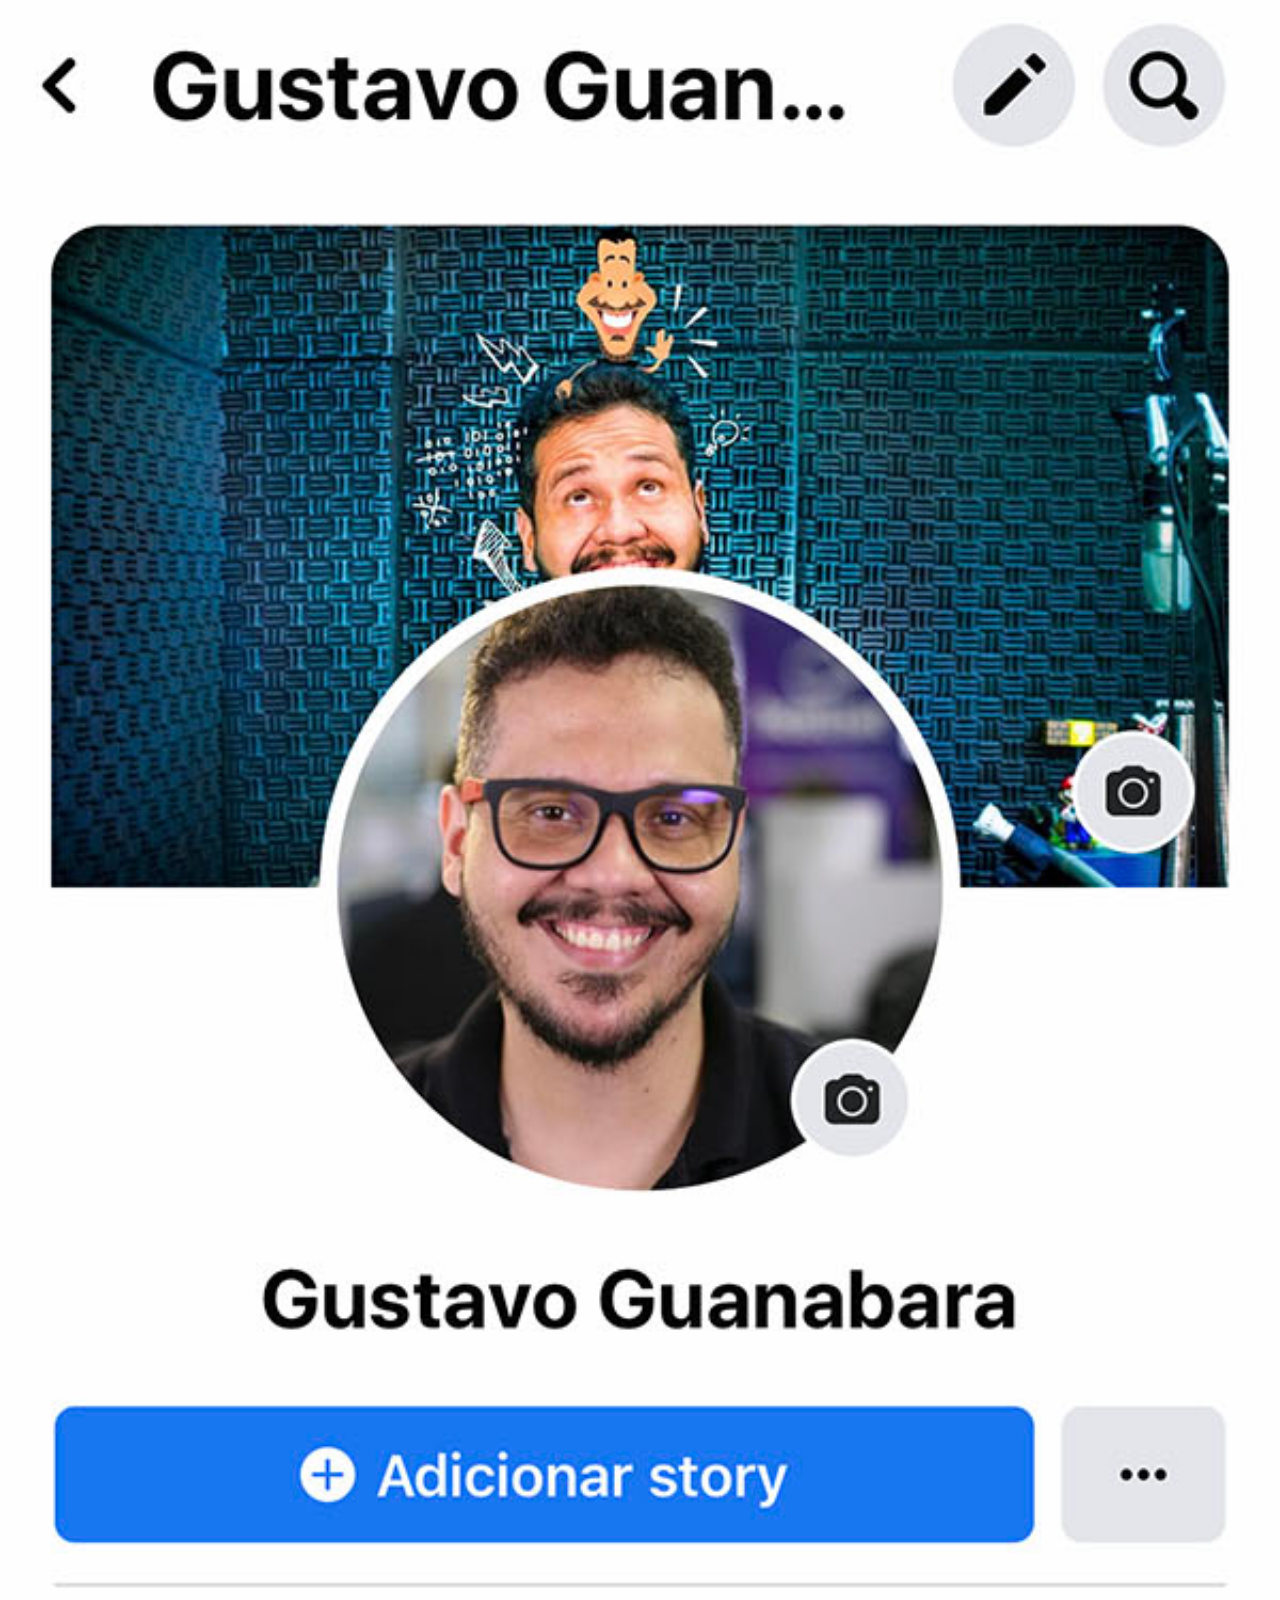
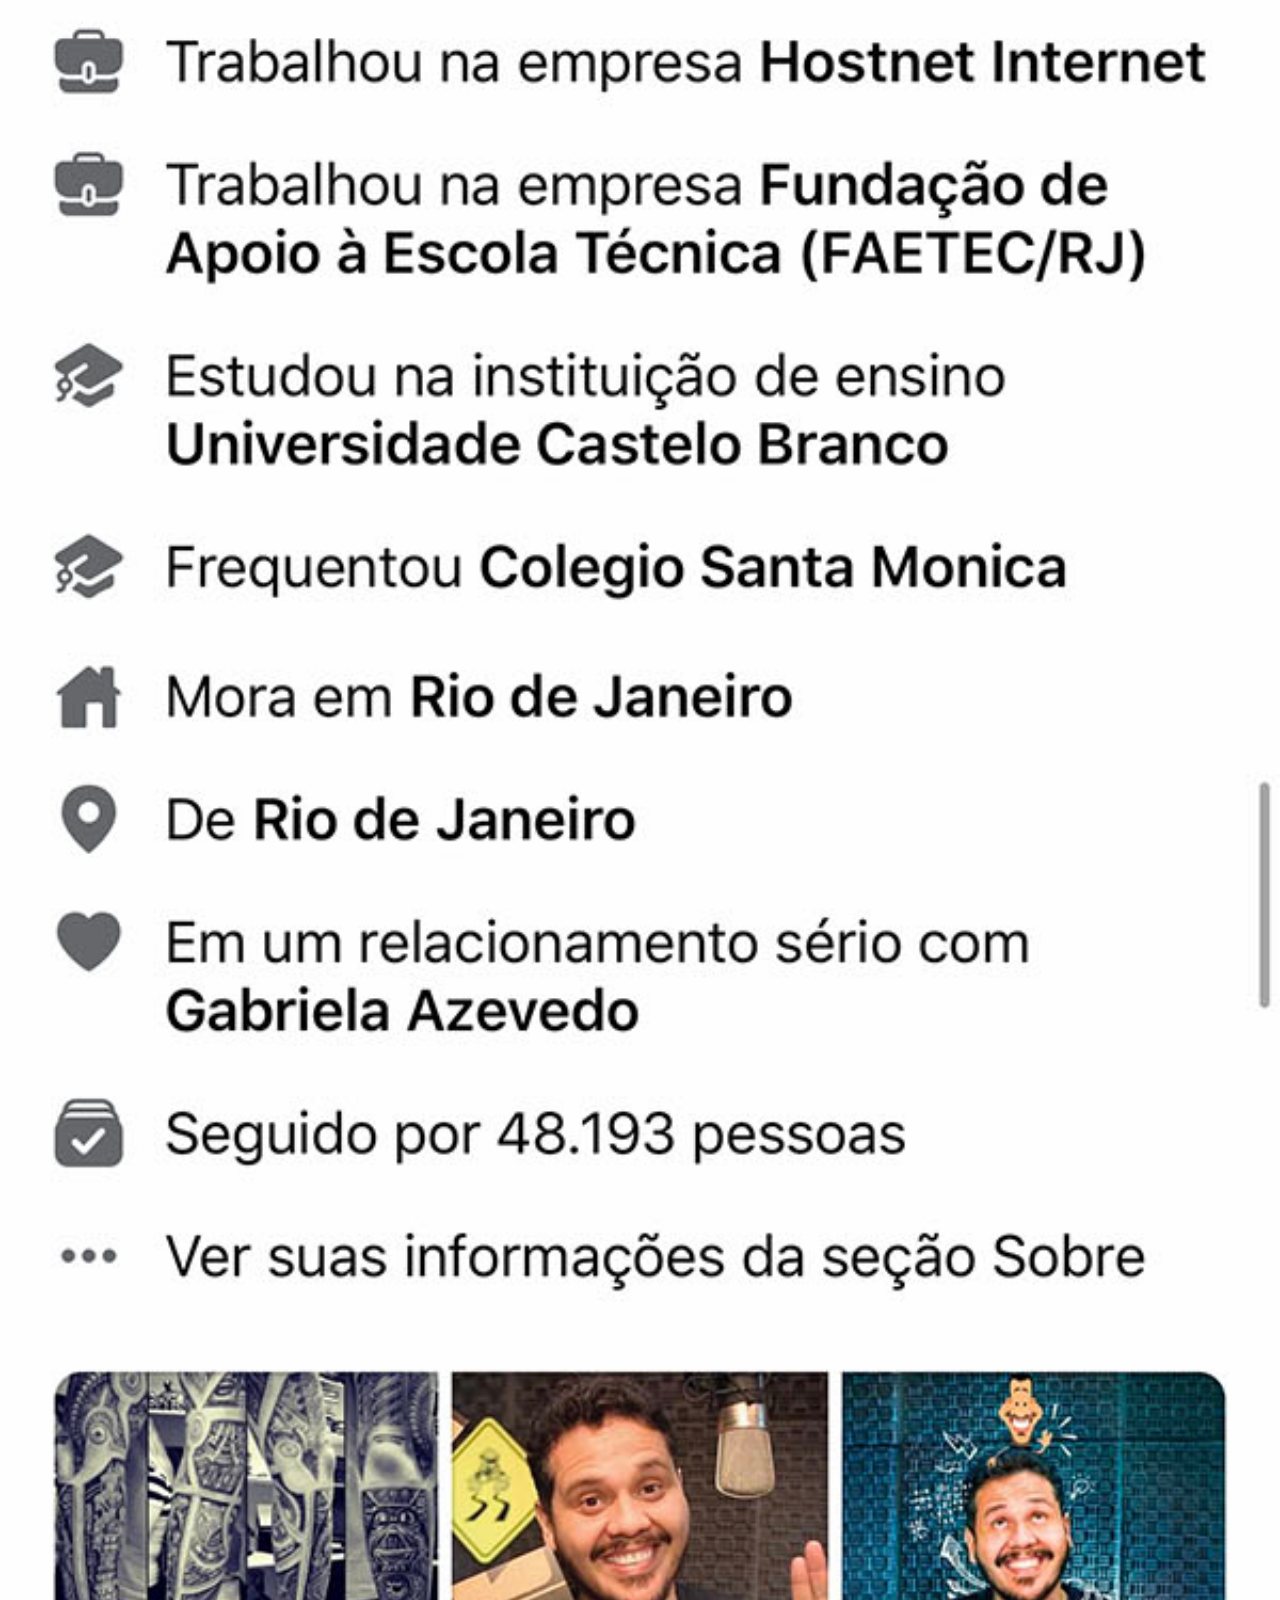
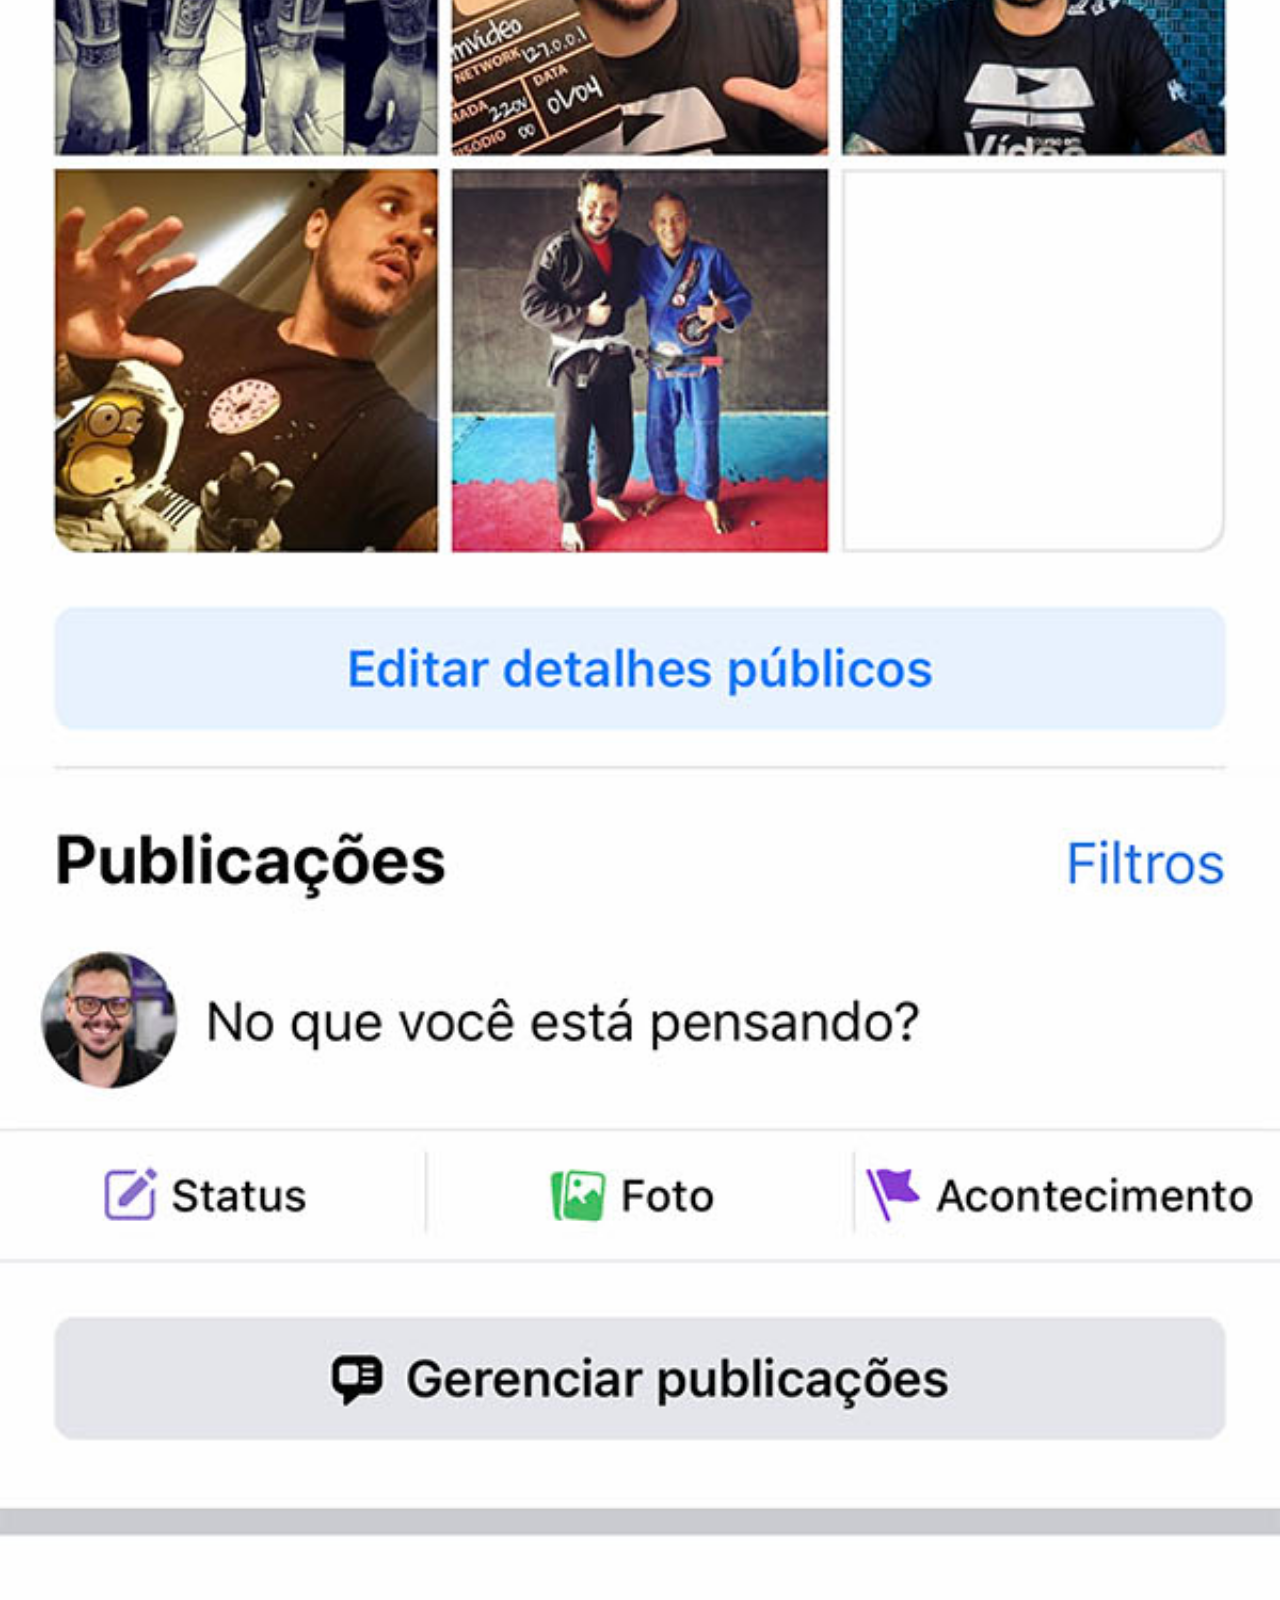
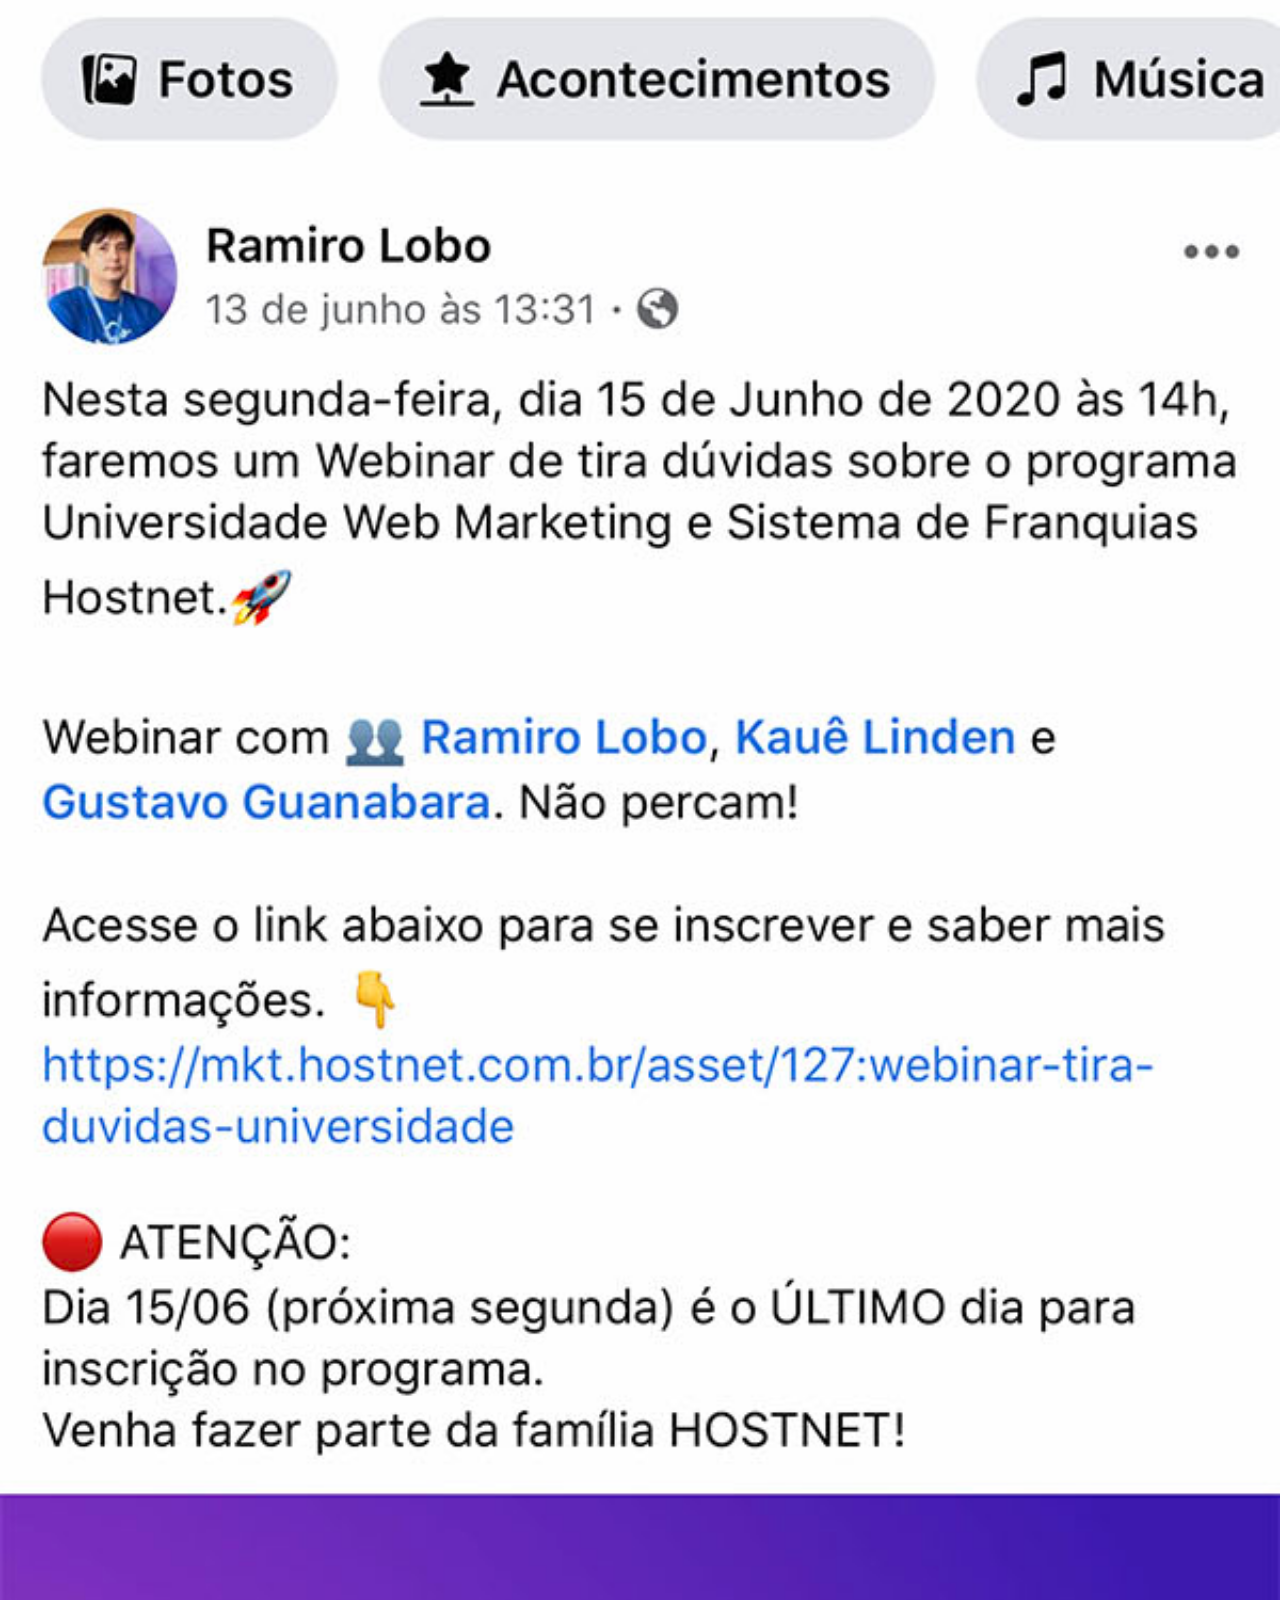
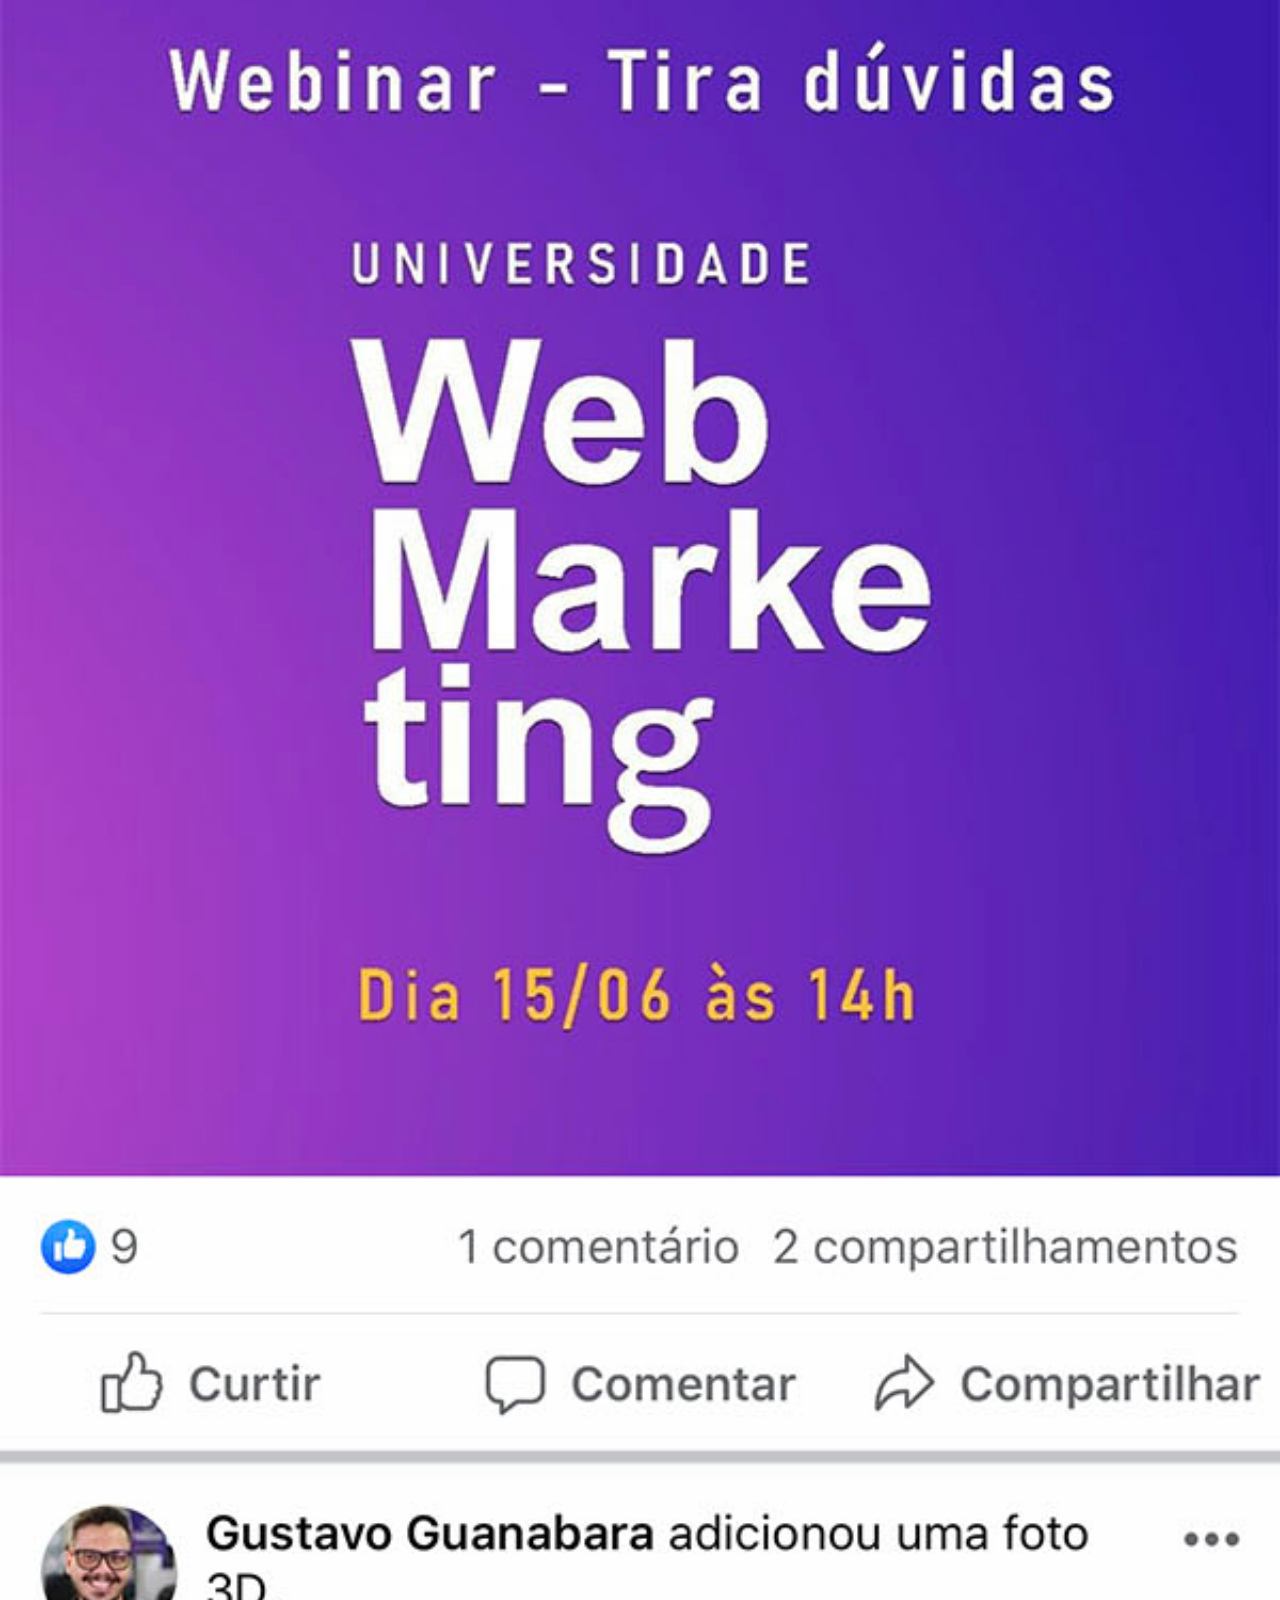
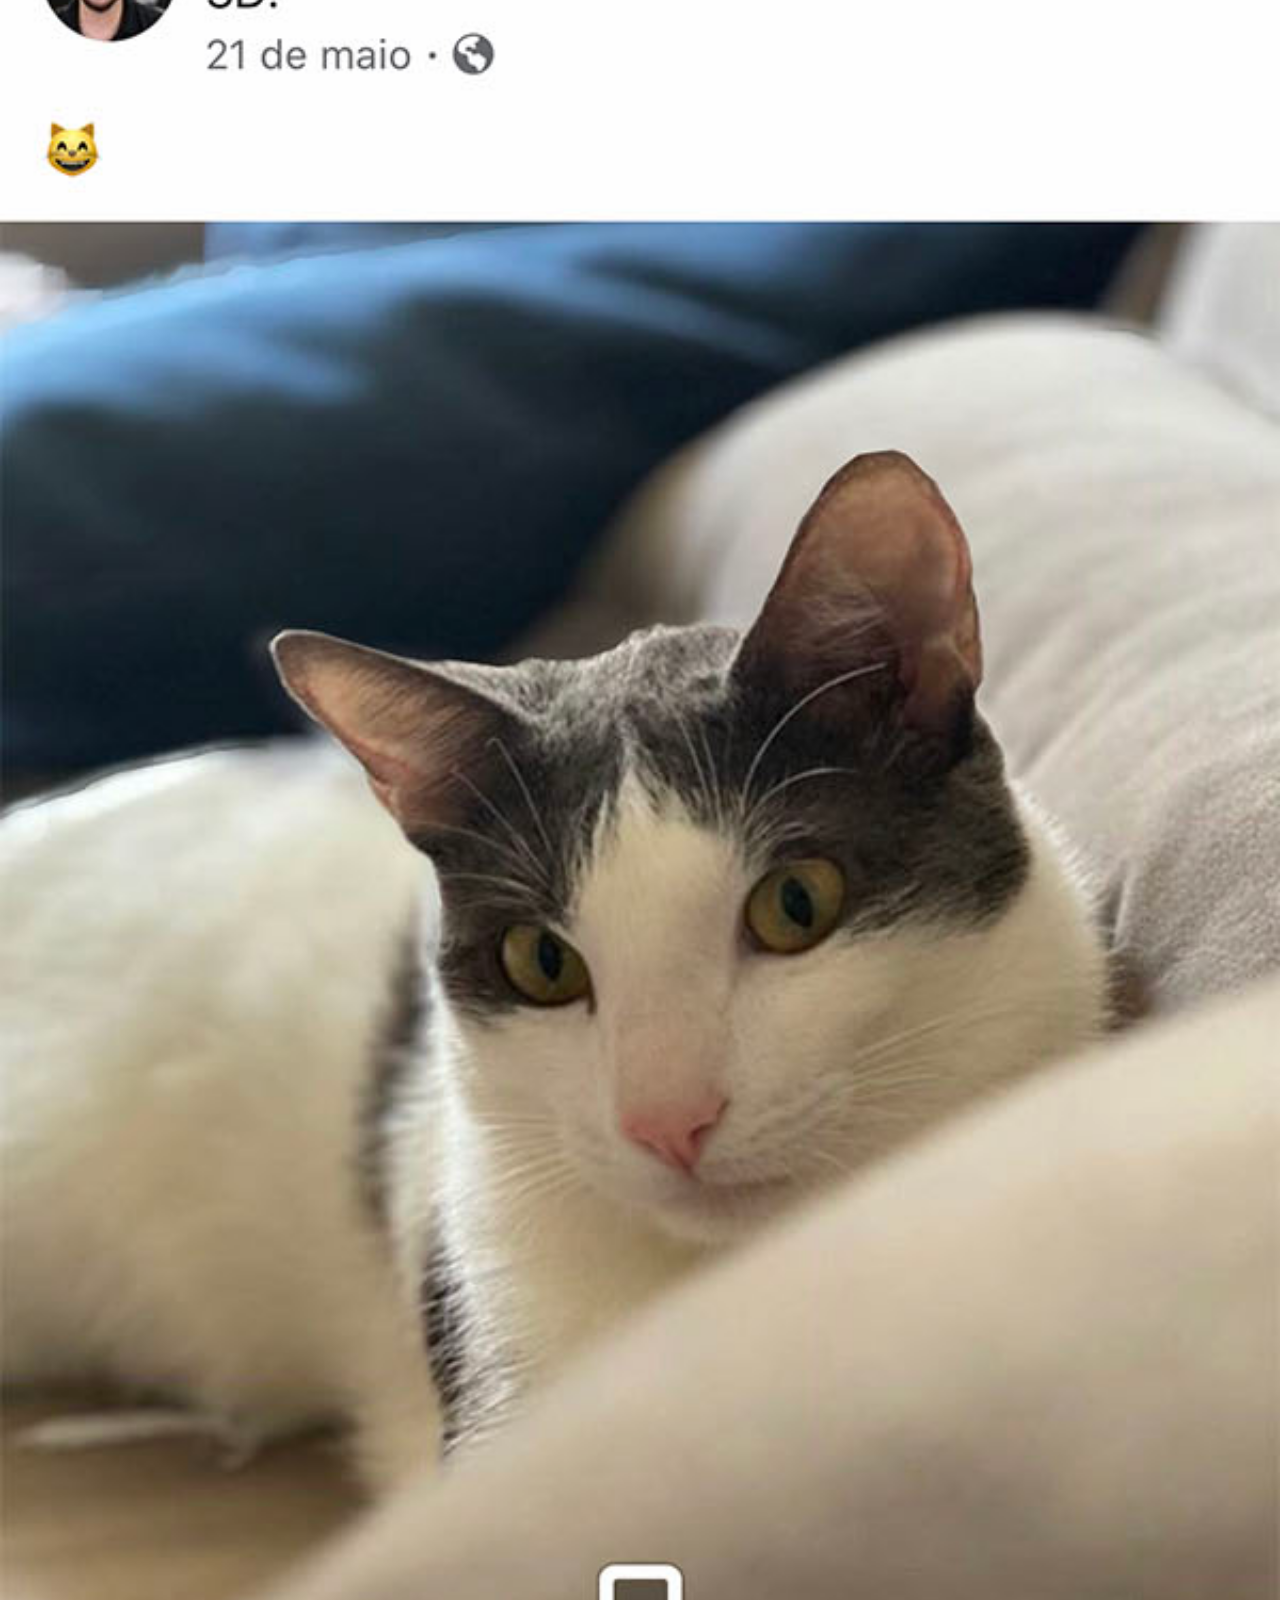
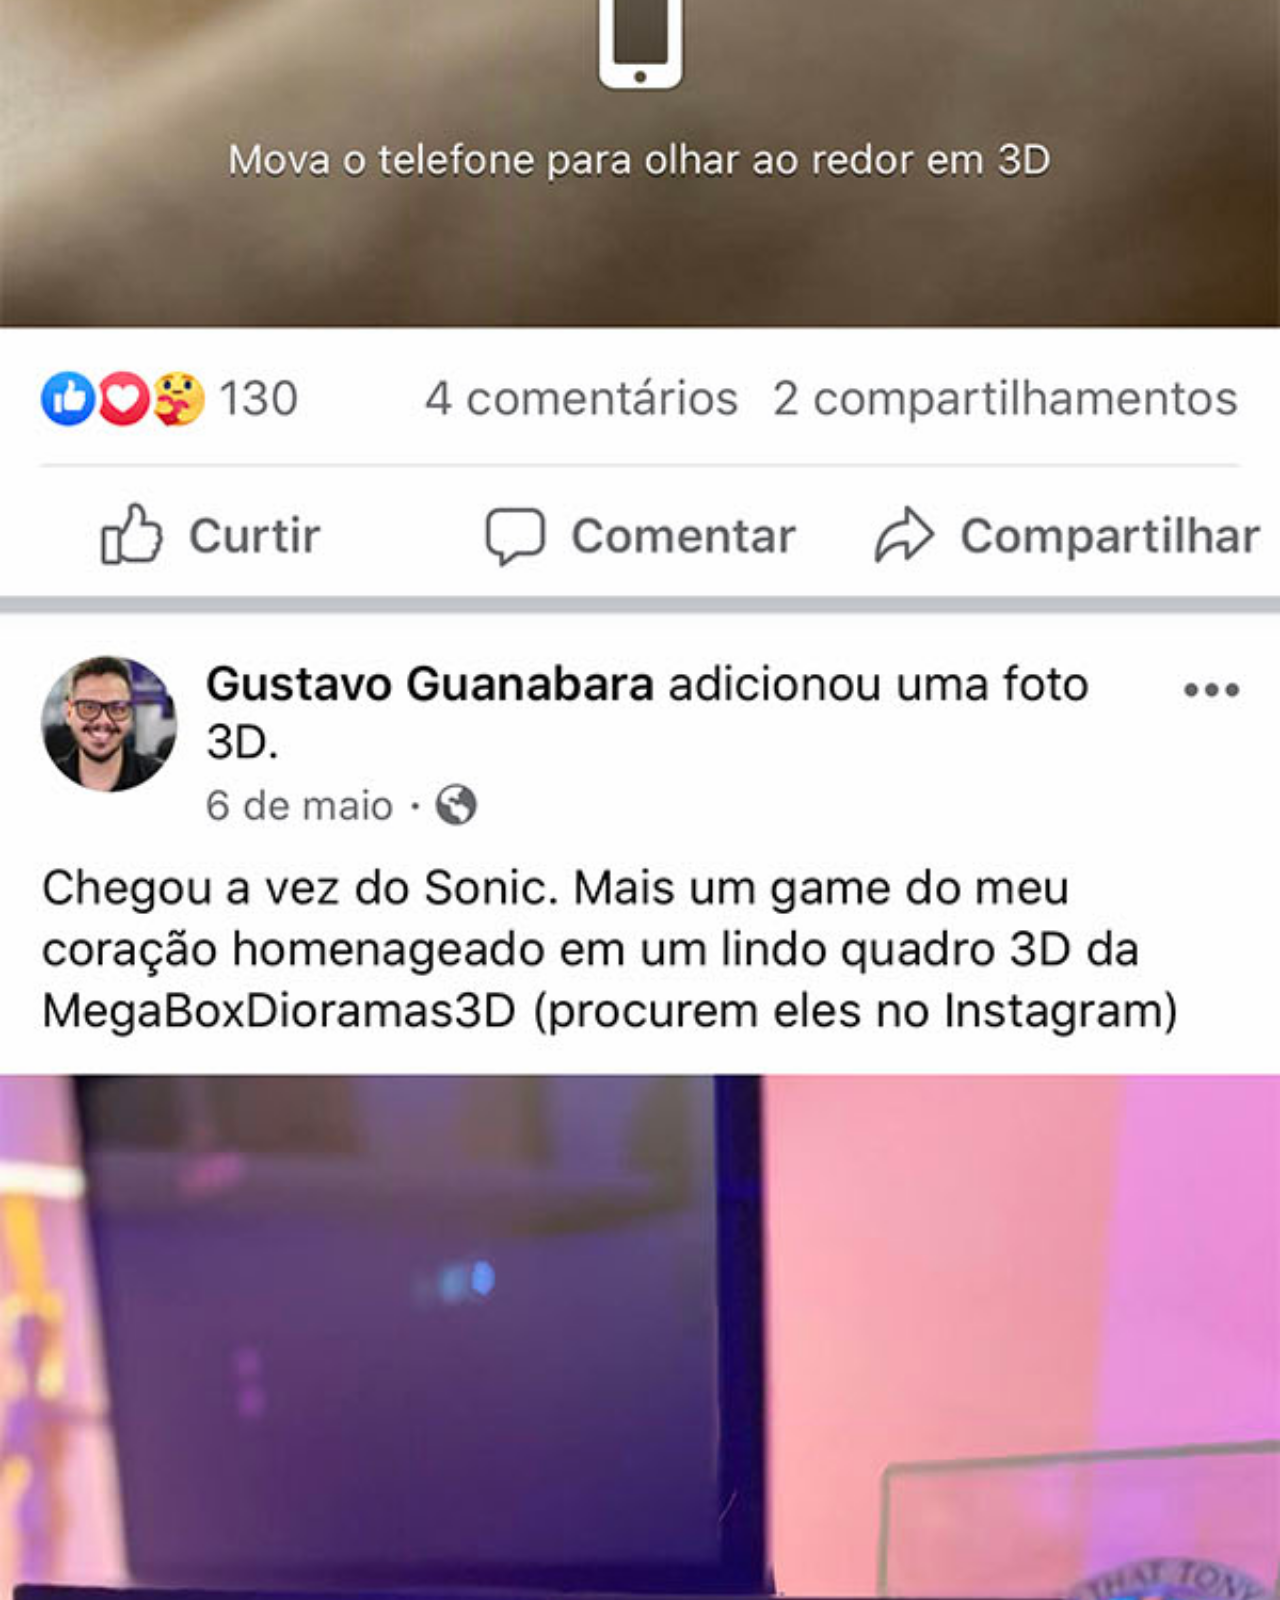
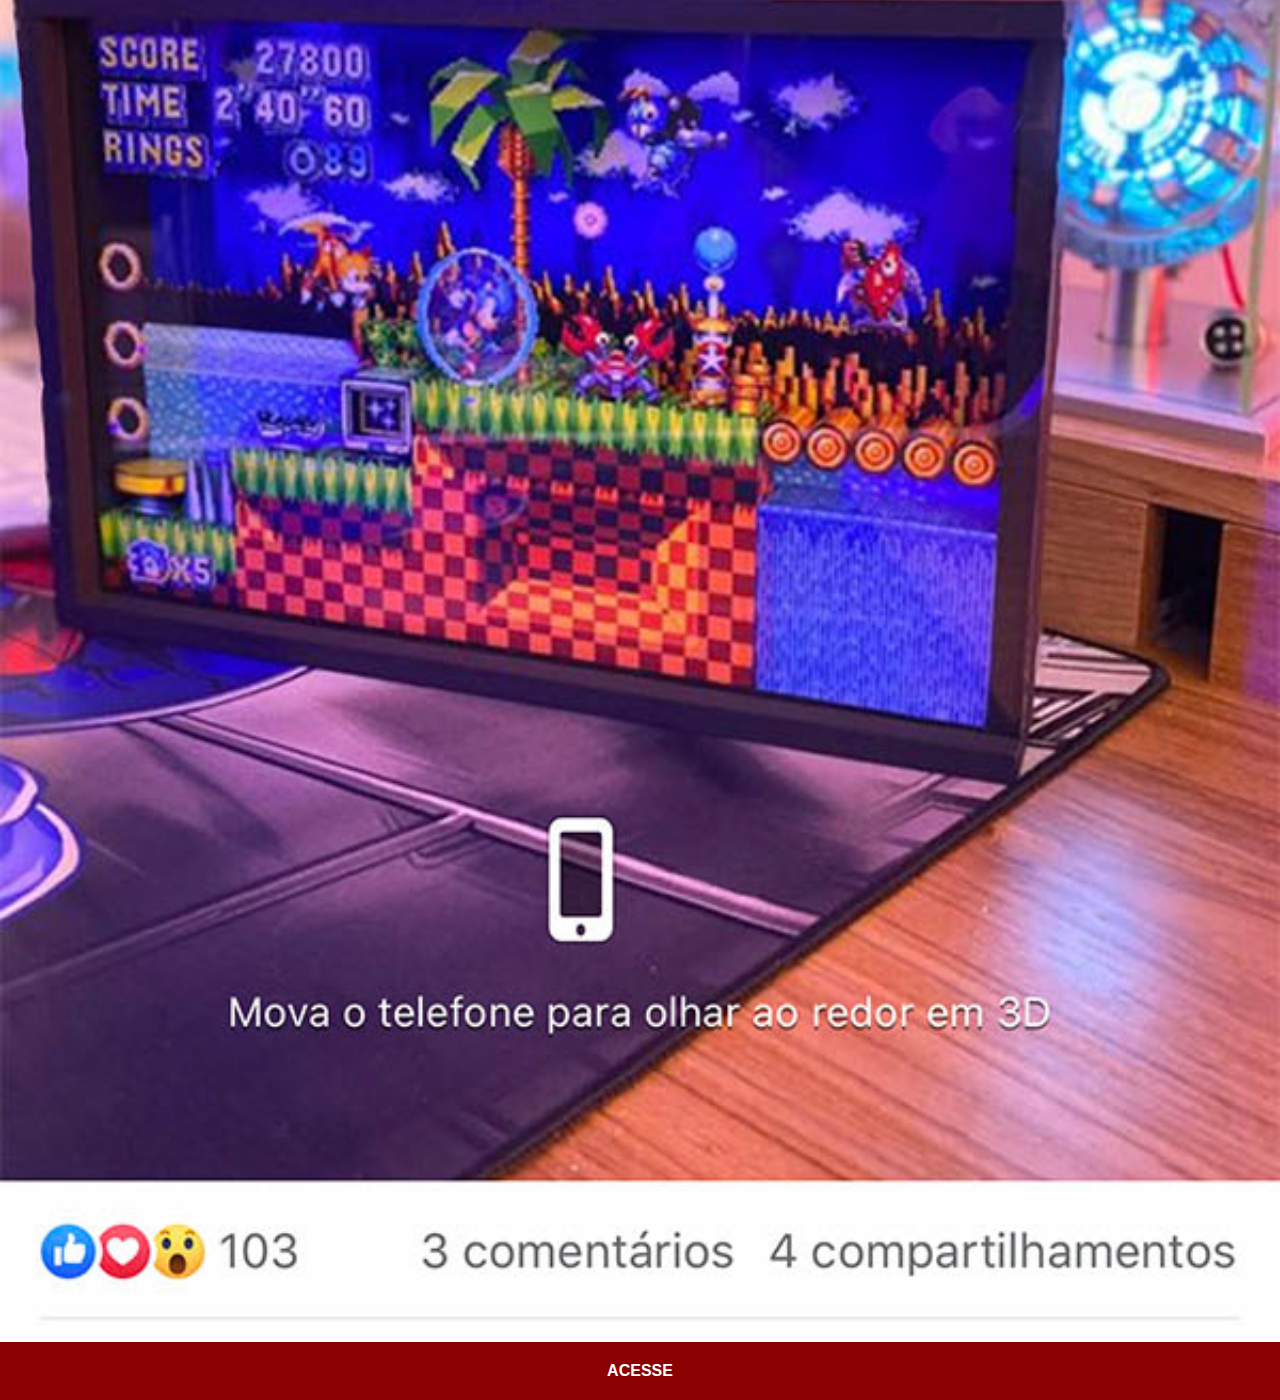
==== facebook.html @ 348d8c66 "Terminei o projeto." ====
<!DOCTYPE html>
<html lang="pt-br">
<head>
    <meta charset="UTF-8">
    <meta name="viewport" content="width=device-width, initial-scale=1.0">
    <title>Document</title>
    <link rel="stylesheet" href="estilos/social.css">
</head>
<body>
    <img src="imagens/tela-facebook.jpg" alt="Youtube">
    <a href="https://www.facebook.com/gustavoguanabara" target="_blank">ACESSE</a>
</body>
</html>
---- estilos/social.css ----
@charset "UTF-8";

* {
    margin: 0px;
    padding: 0px;
    font-family: Arial, Helvetica, sans-serif;
}

::-webkit-scrollbar {
    width: 0px;
    height: 0px;
}

img {
    width: 100vw;
}

a {
    display: block;
    background-color: darkred;
    color: white;
    padding: 20px;
    text-align: center;
    font-weight: bolder;
    text-decoration: none;
}

a:hover {
    background-color: red;
}
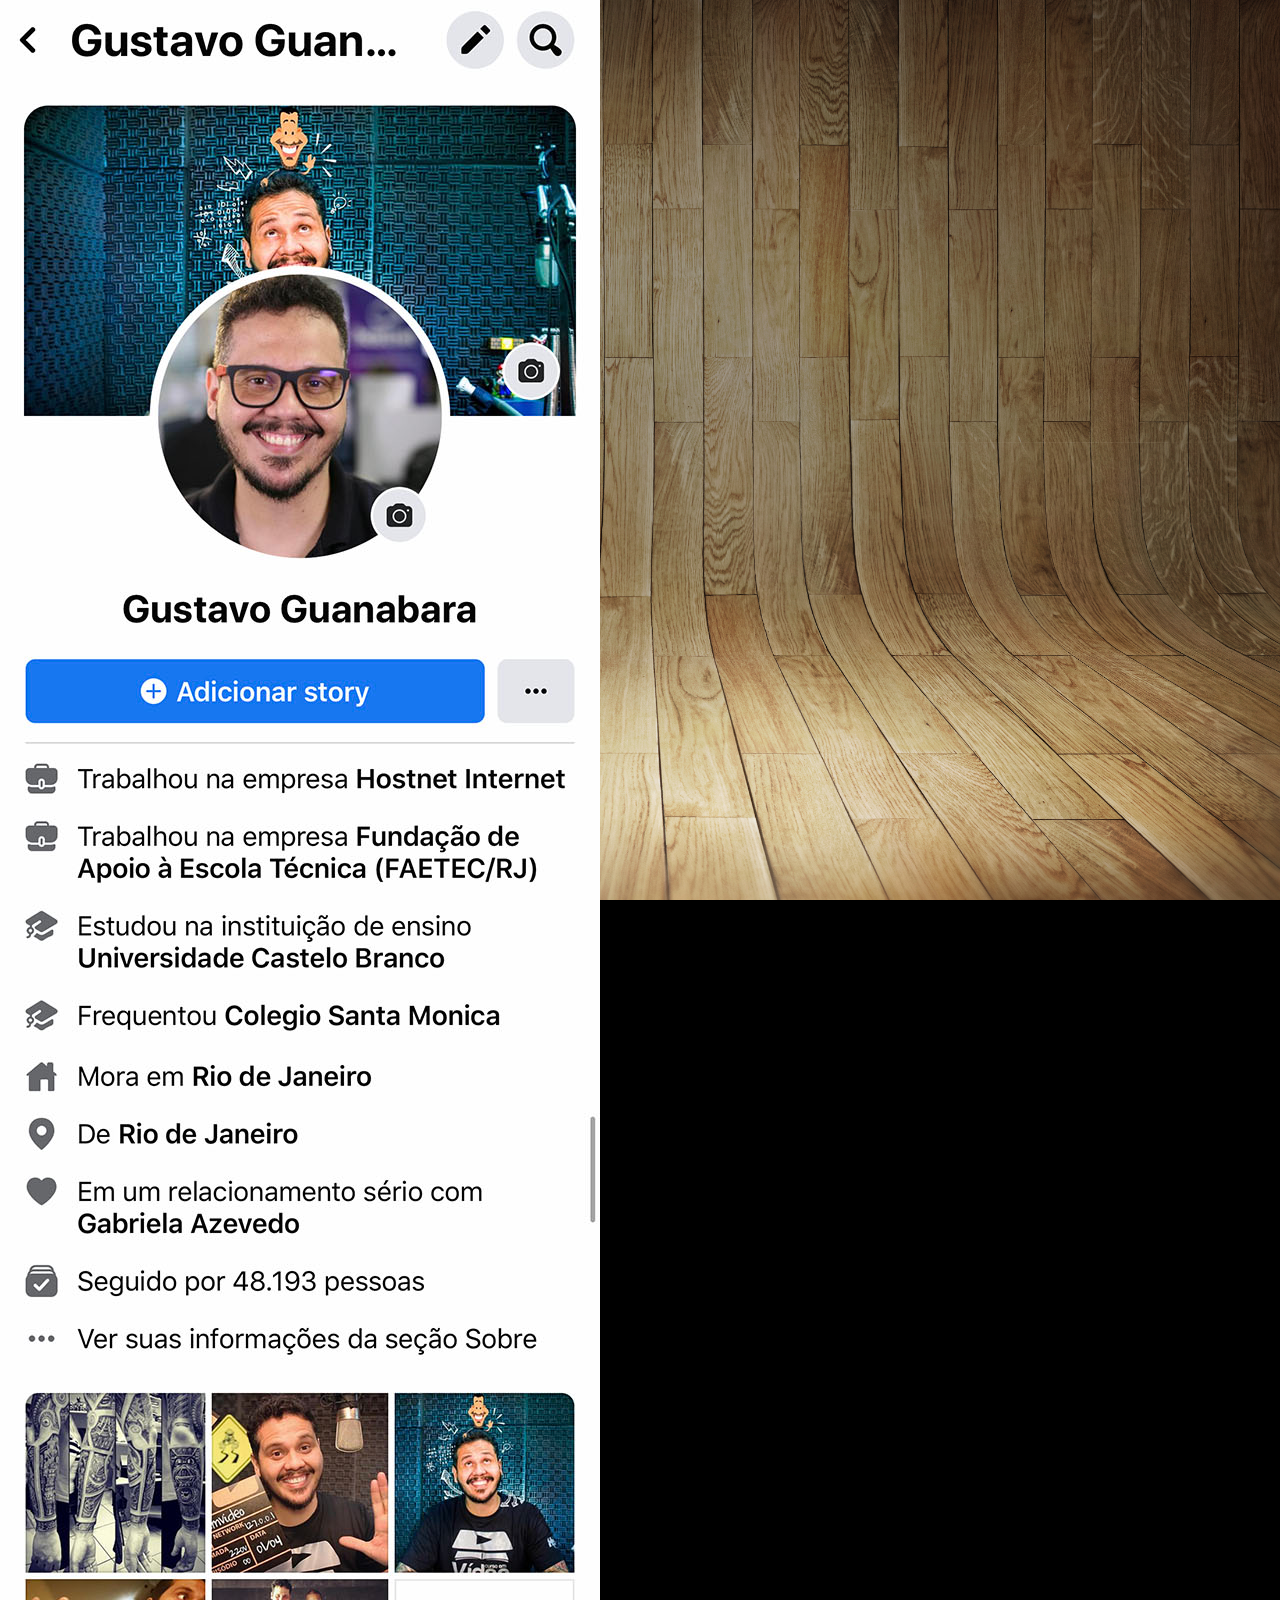
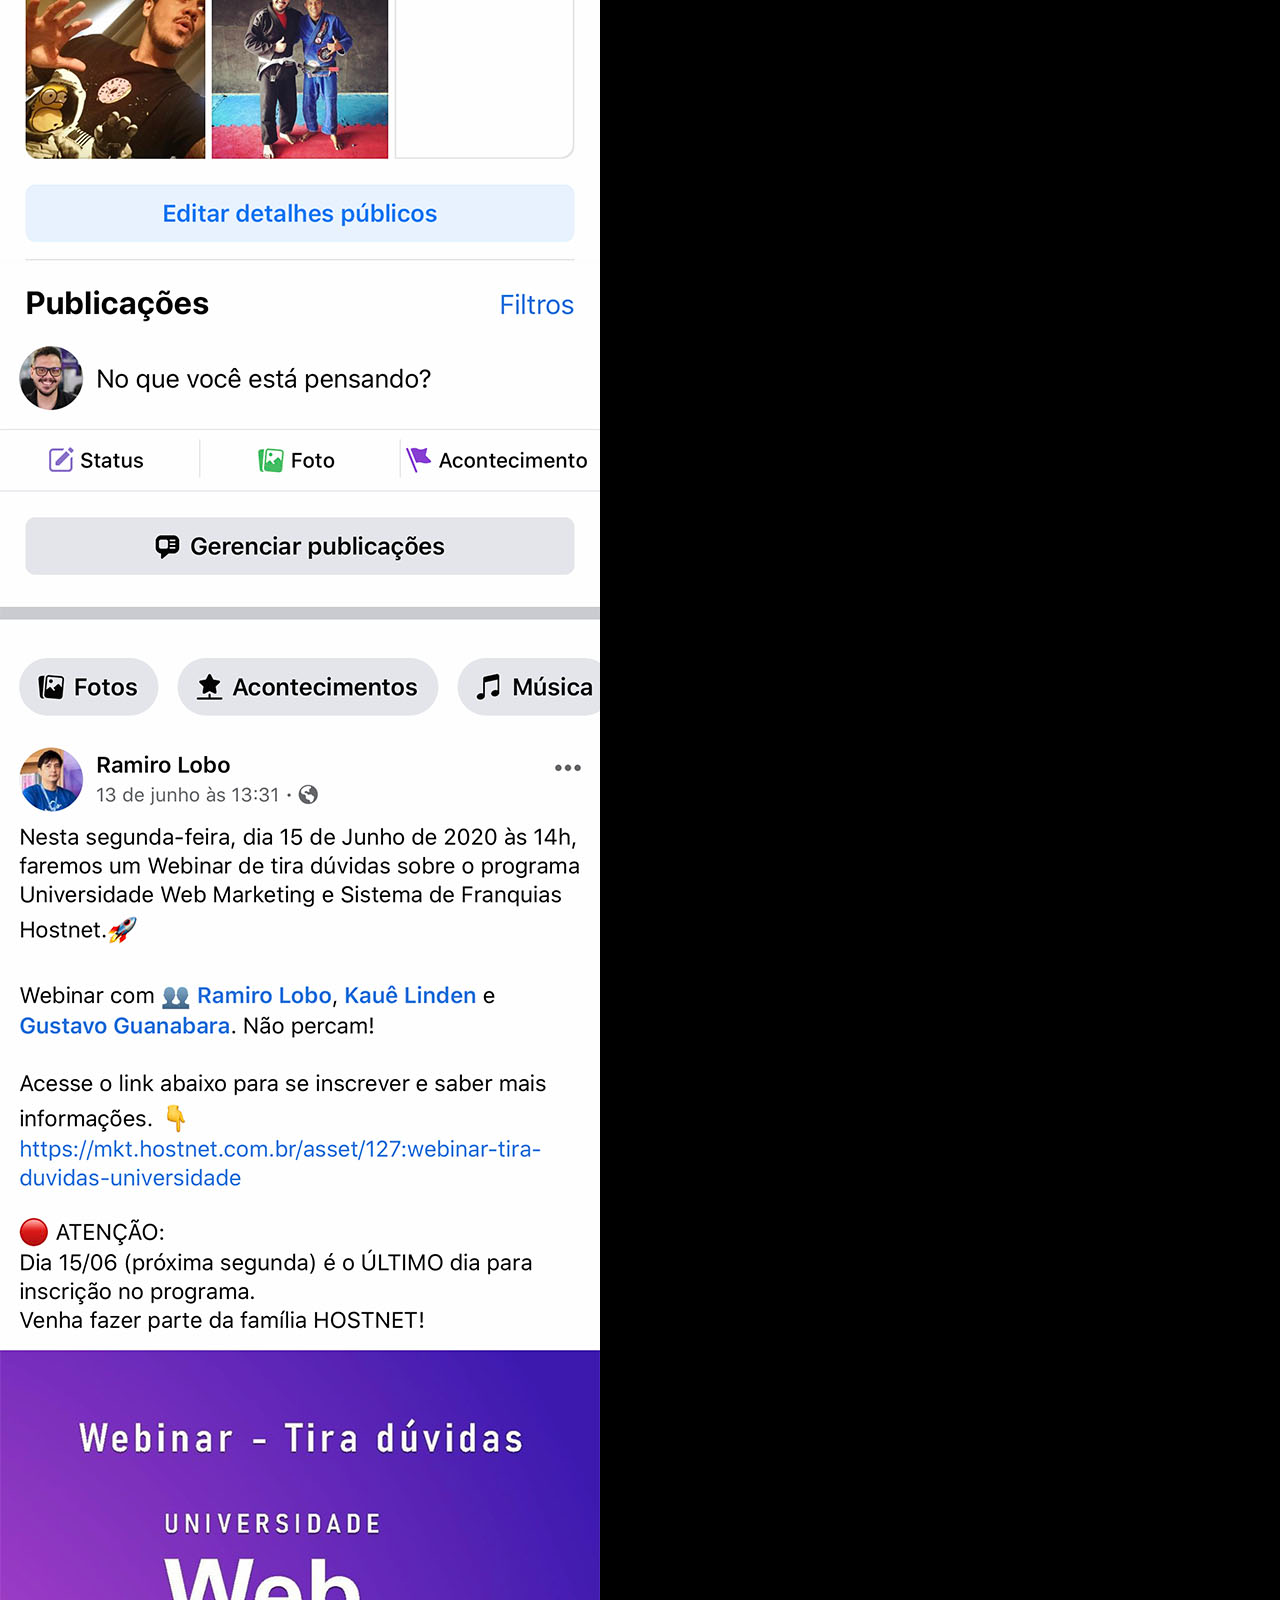
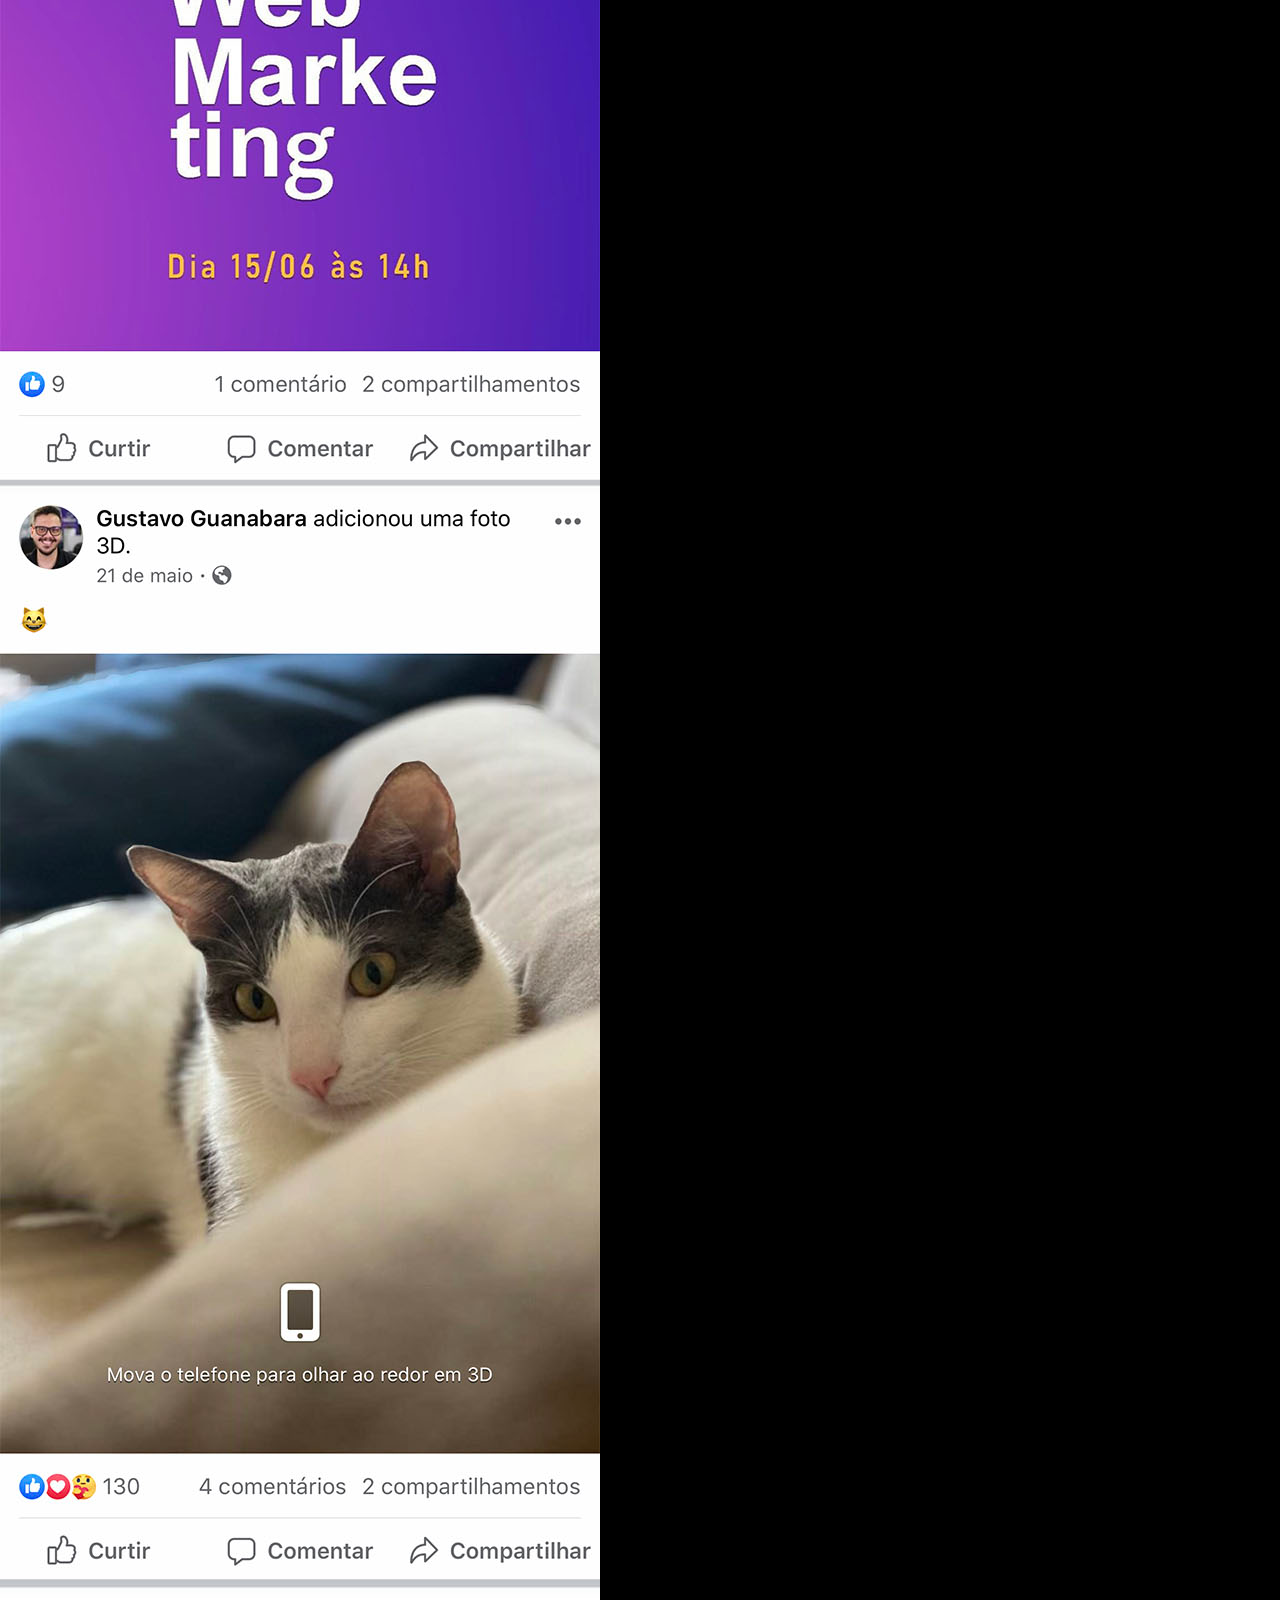
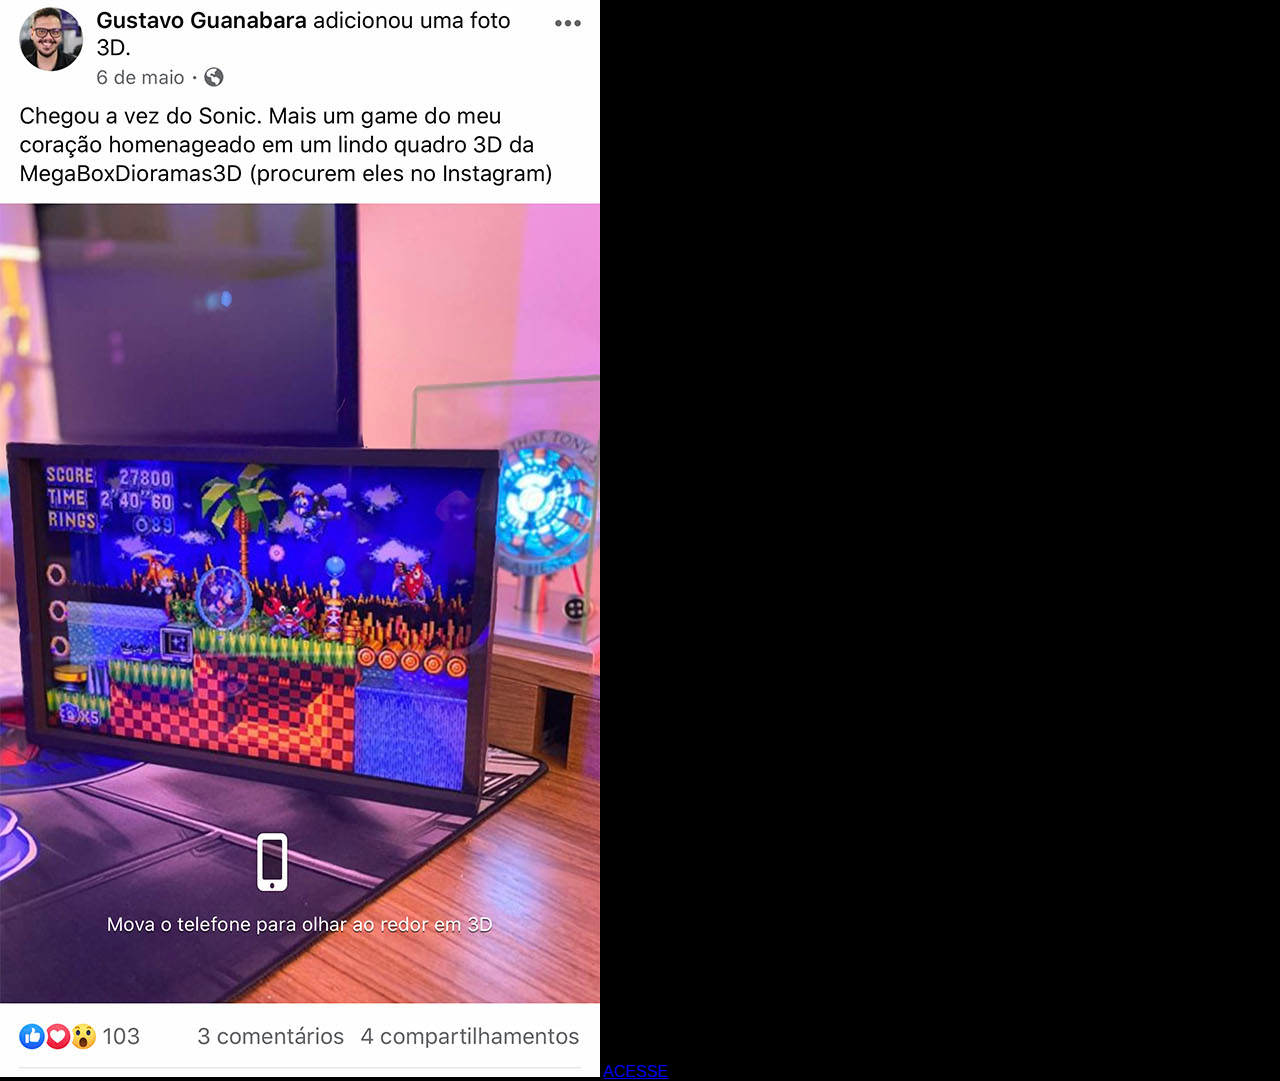
==== commit d67acaae: "Alterei o projeto" ====
--- a/facebook.html
+++ b/facebook.html
@@ -4,7 +4,7 @@
     <meta charset="UTF-8">
     <meta name="viewport" content="width=device-width, initial-scale=1.0">
     <title>Document</title>
-    <link rel="stylesheet" href="estilos/social.css">
+    <link rel="stylesheet" href="style/style.css">
 </head>
 <body>
     <img src="imagens/tela-facebook.jpg" alt="Youtube">
--- a/style/style.css
+++ b/style/style.css
@@ -0,0 +1,65 @@
+@charset "UTF-8";
+
+* {
+    margin: 0;
+    padding: 0;
+    font-family: Arial, Helvetica, sans-serif;
+}
+
+html, body {
+    height: 100vh;
+    width: 100vw;
+    background-color: black;
+}
+
+body {
+    background: url('../imagens/fundo-madeira.jpg') no-repeat top center;
+    background-size: cover;
+    background-attachment: fixed;
+}
+
+main {
+    height: 100vh;
+    position: relative;
+}
+
+#telefone {
+    position: absolute;
+    top: 50%;
+    left: 50%;
+    transform: translate(-50%, -50%);
+
+    height: 627px;
+    width: 311px;
+    background: url('../imagens/frame-iphone.png') no-repeat;
+}
+
+iframe#tela {
+    position: relative;
+    top: 80px;
+    left: 22px;
+    width: 267px;
+    height: 471px;
+}
+
+#redes-sociais {
+    text-align: right;
+
+}
+
+#redes-sociais img {
+    box-sizing: border-box;
+    width: 50px;
+    height: 50px;
+    margin: 10px;
+
+    box-shadow: 2px 2px 5px rgba(0, 0, 0, 0.452);
+    border-radius: 50%;
+}
+
+#redes-sociais img:hover {
+    border: 1px solid rgba(255, 255, 255, 0.63);
+    transform: translate(-3px,-3px);
+    box-shadow: 5px 5px 10px rgba(0, 0, 0, 0.589);
+    transition: transform .2s, border 0.5s;
+}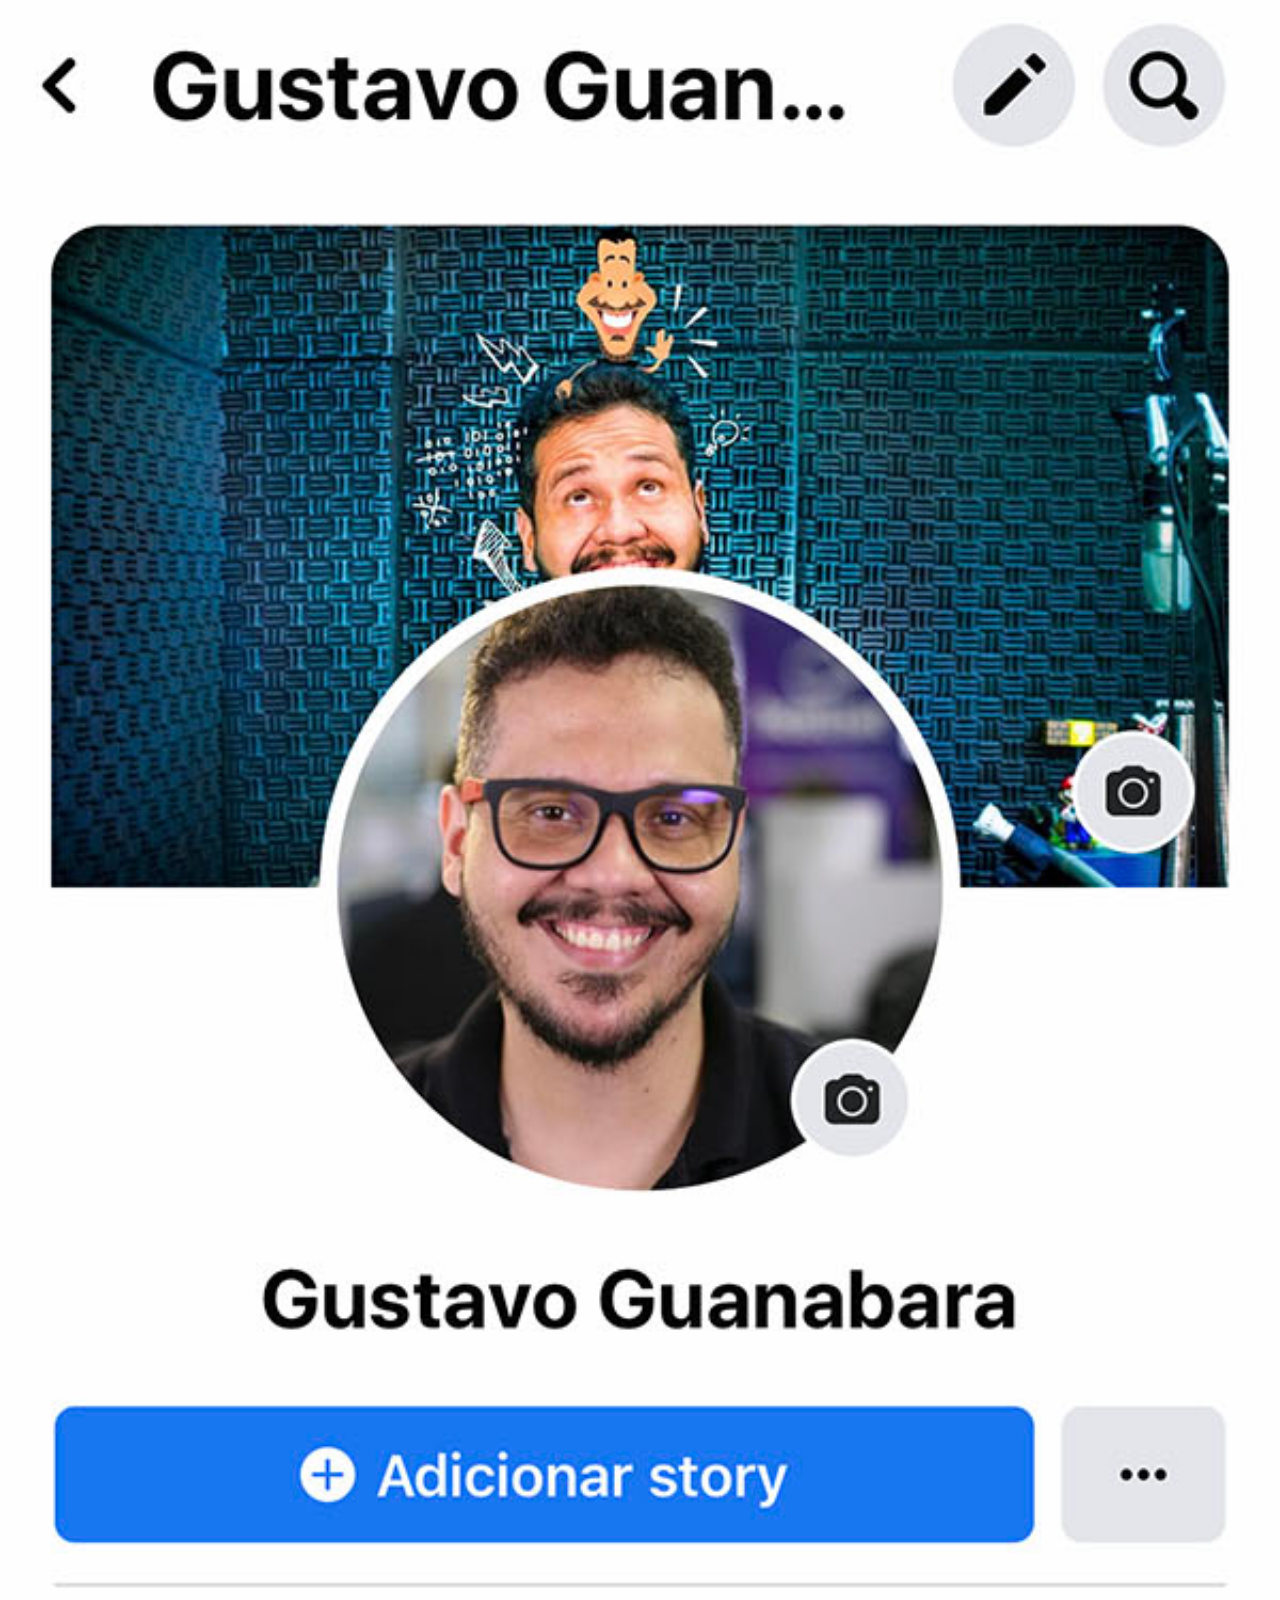
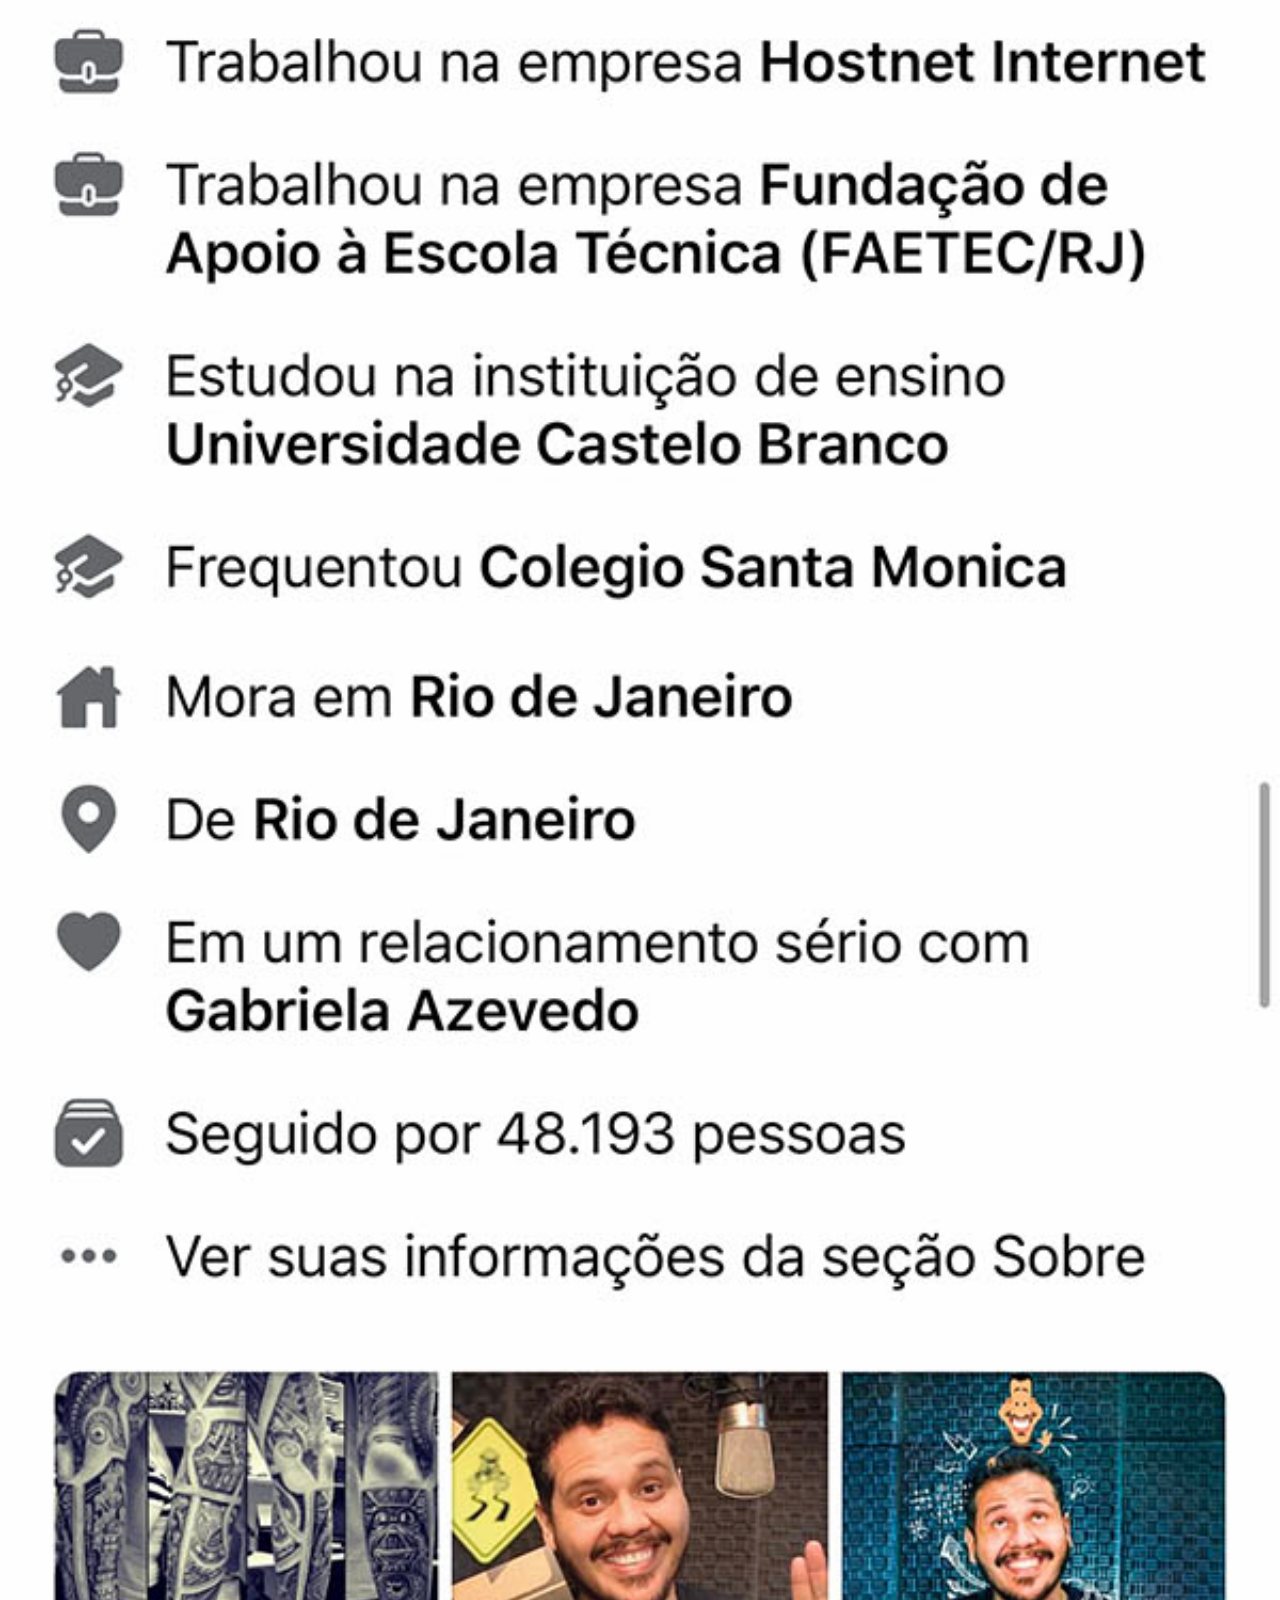
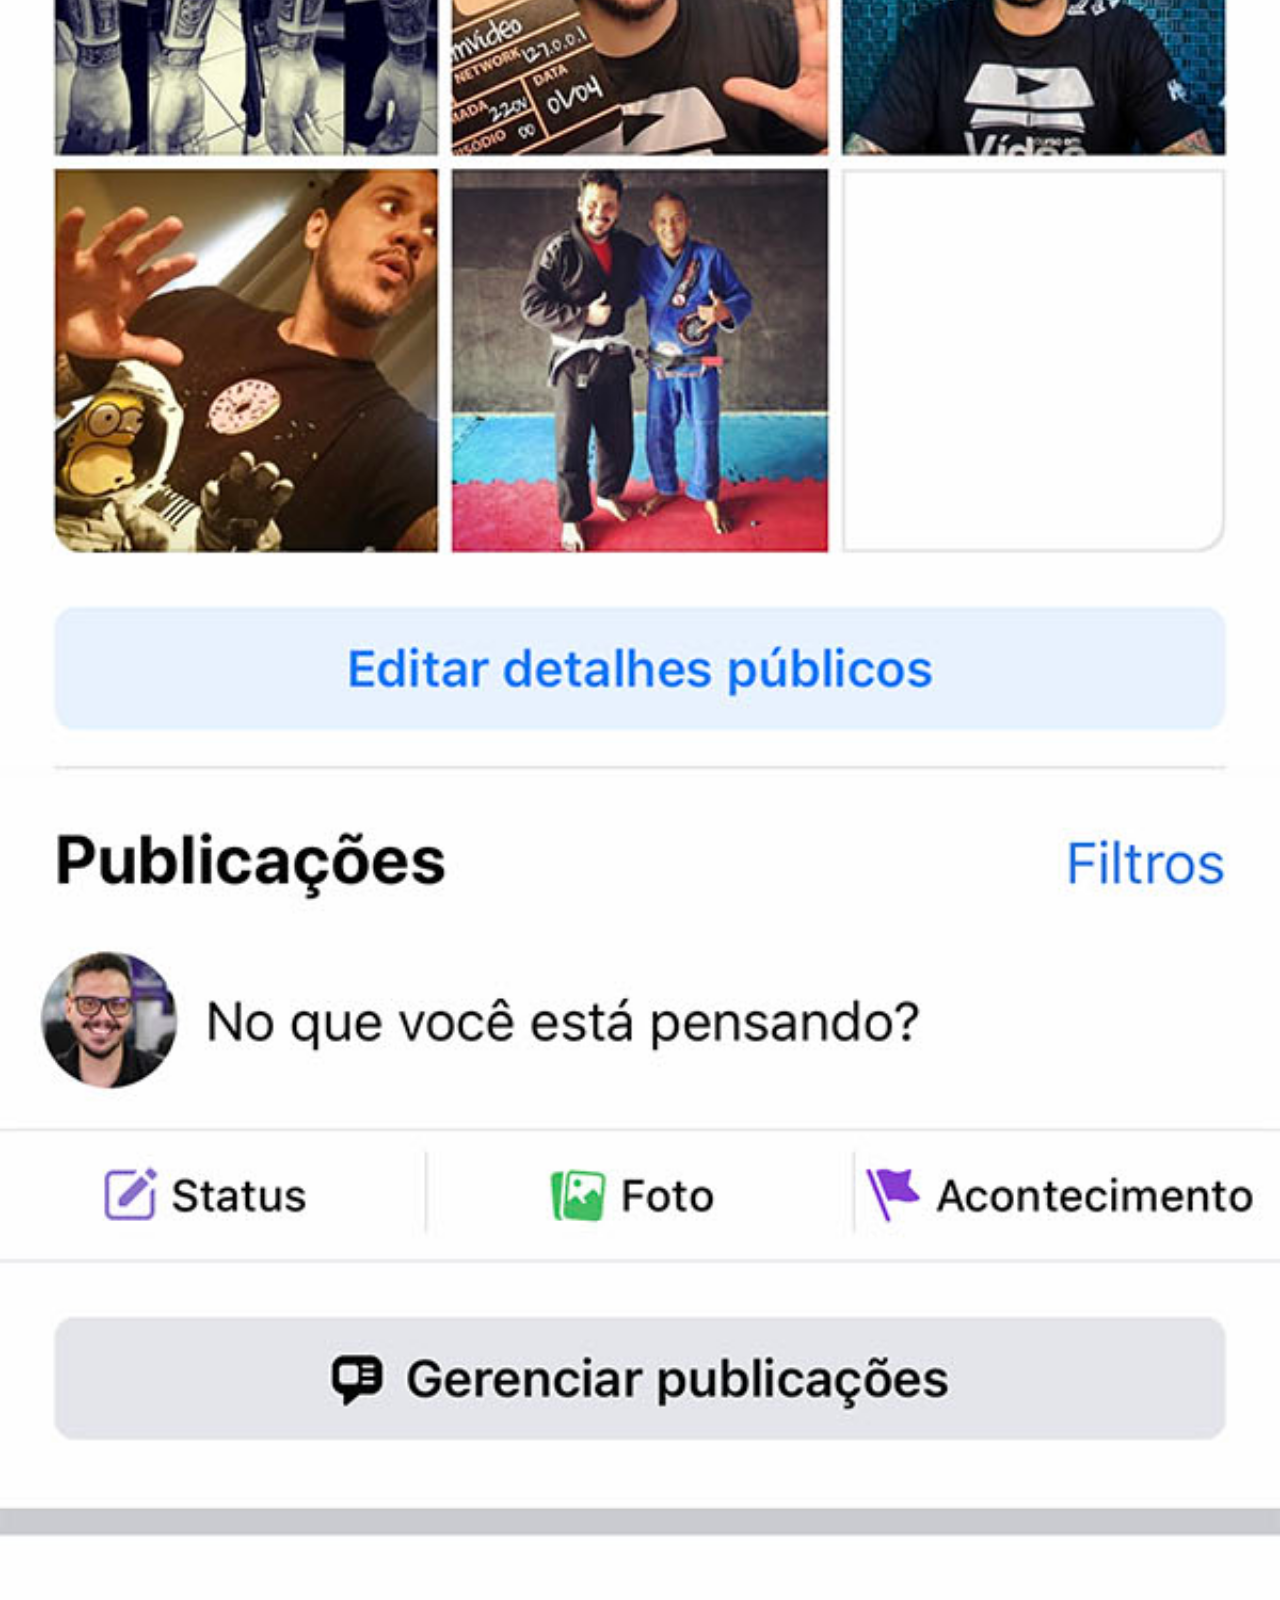
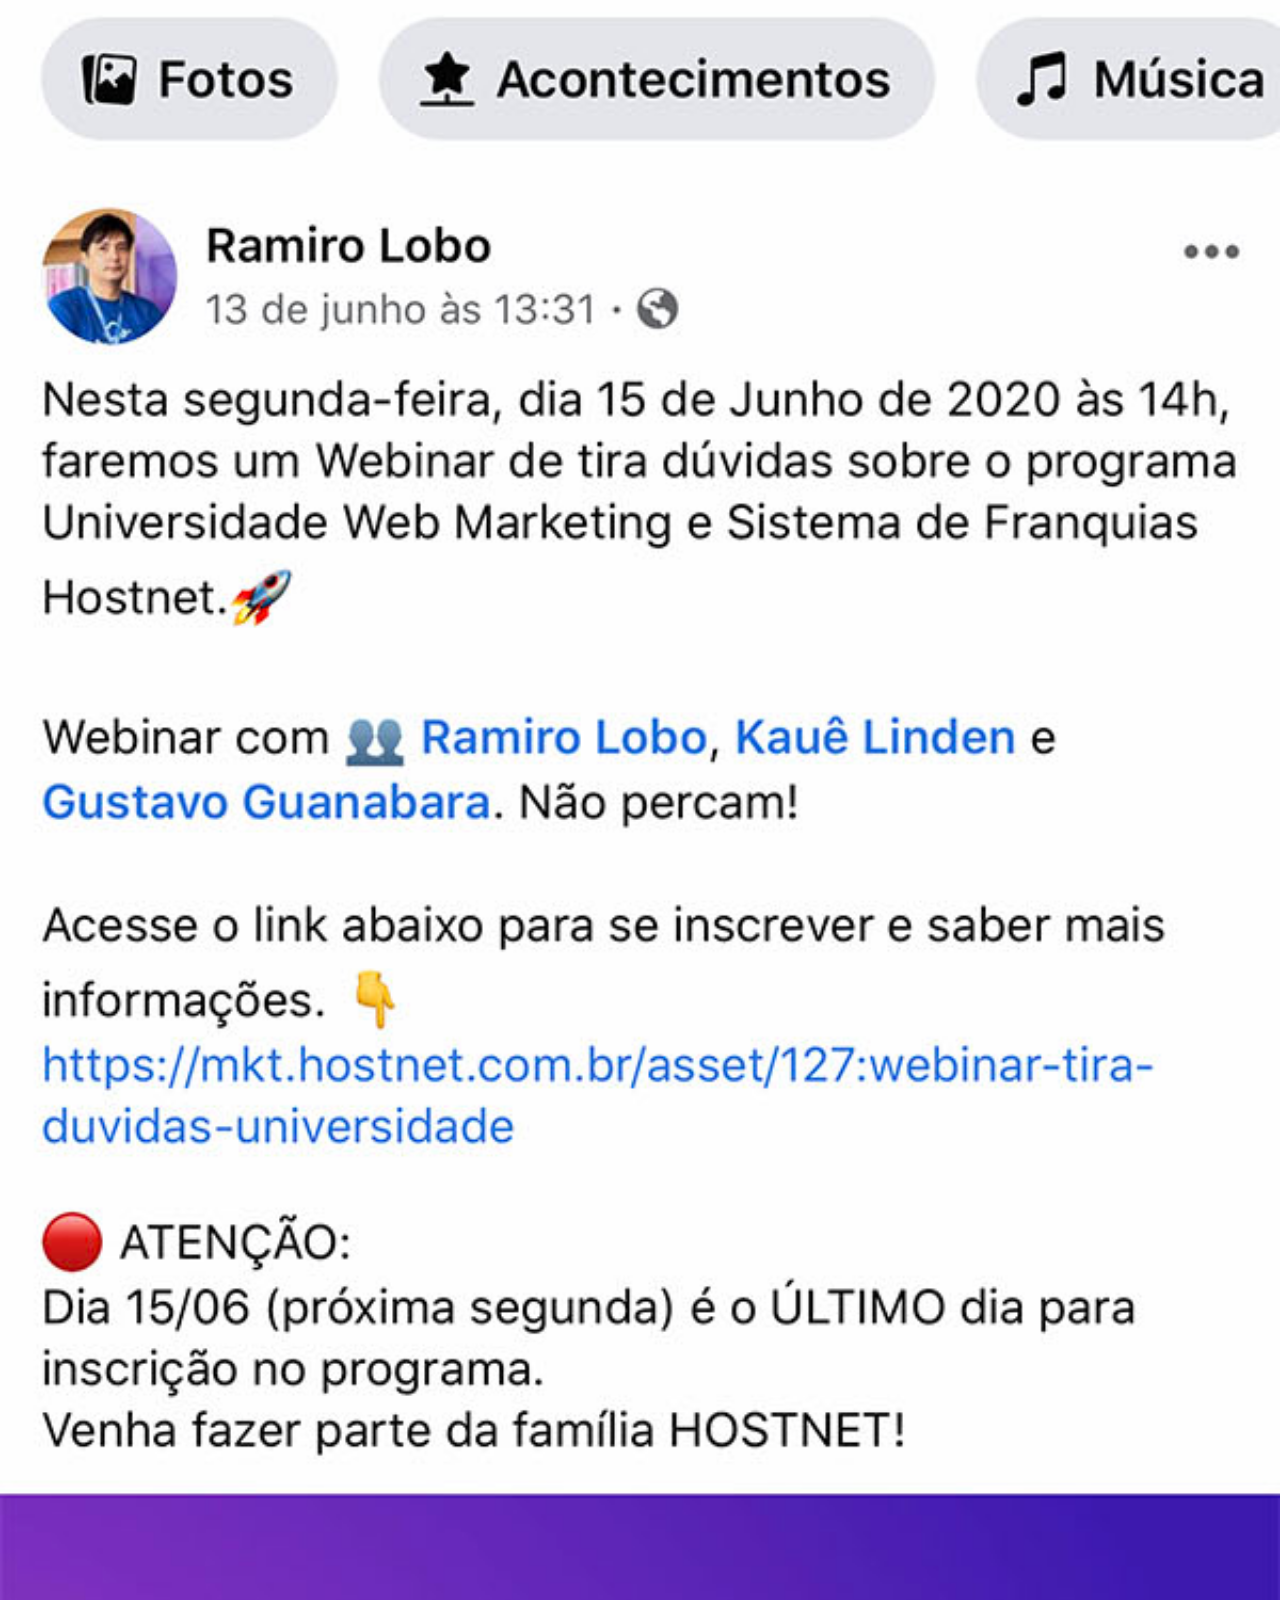
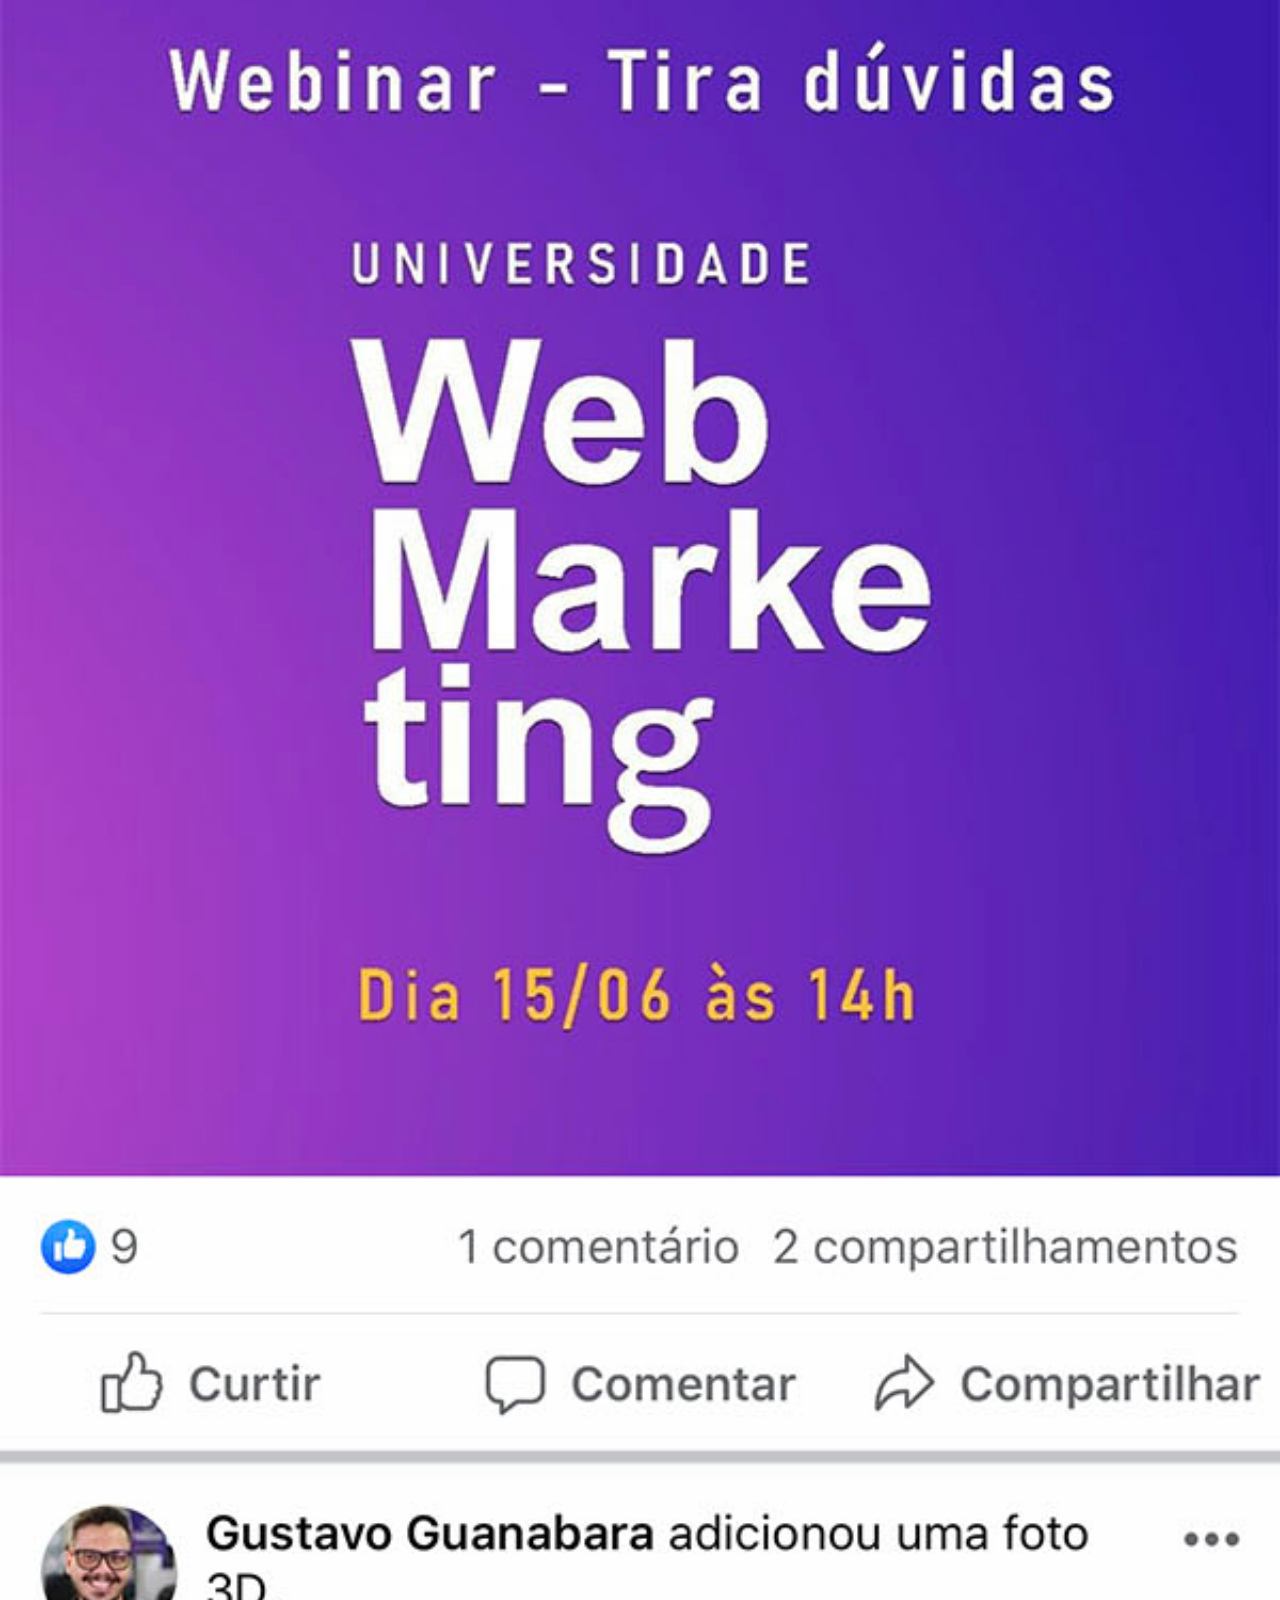
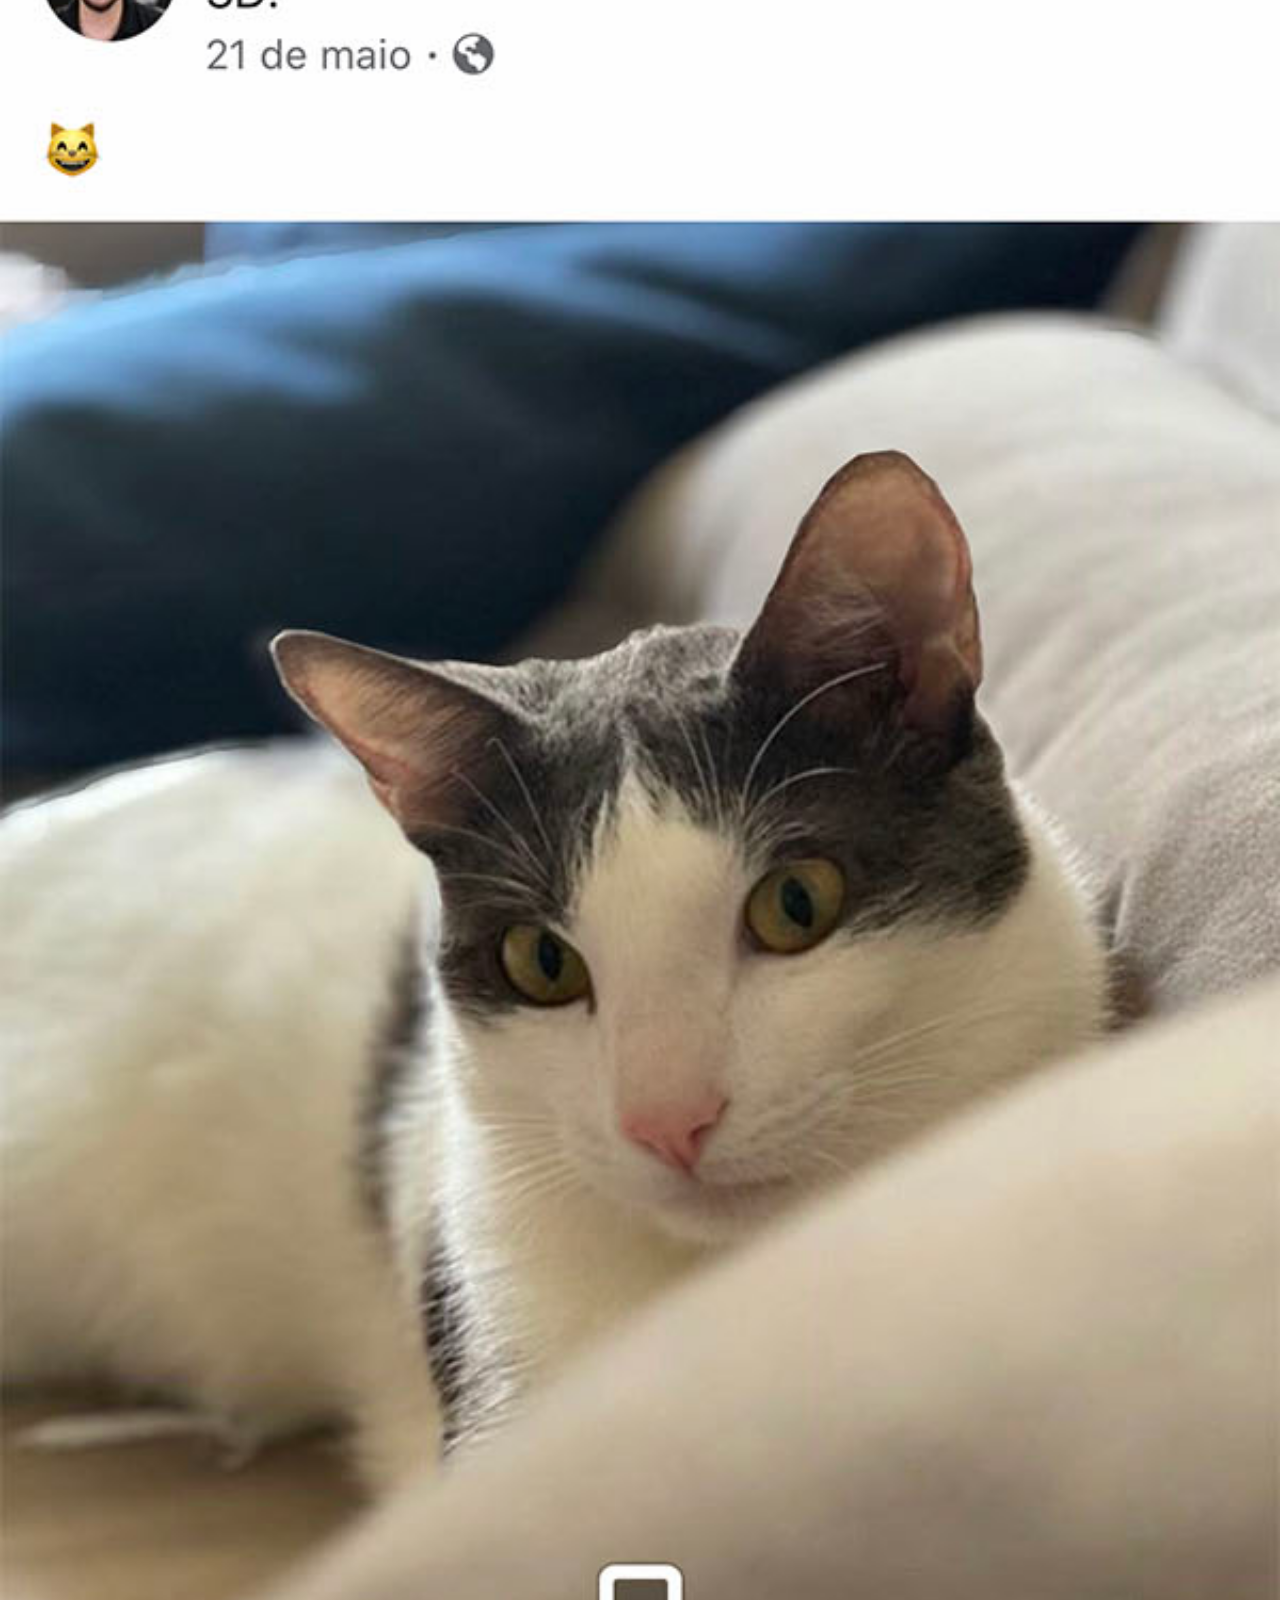
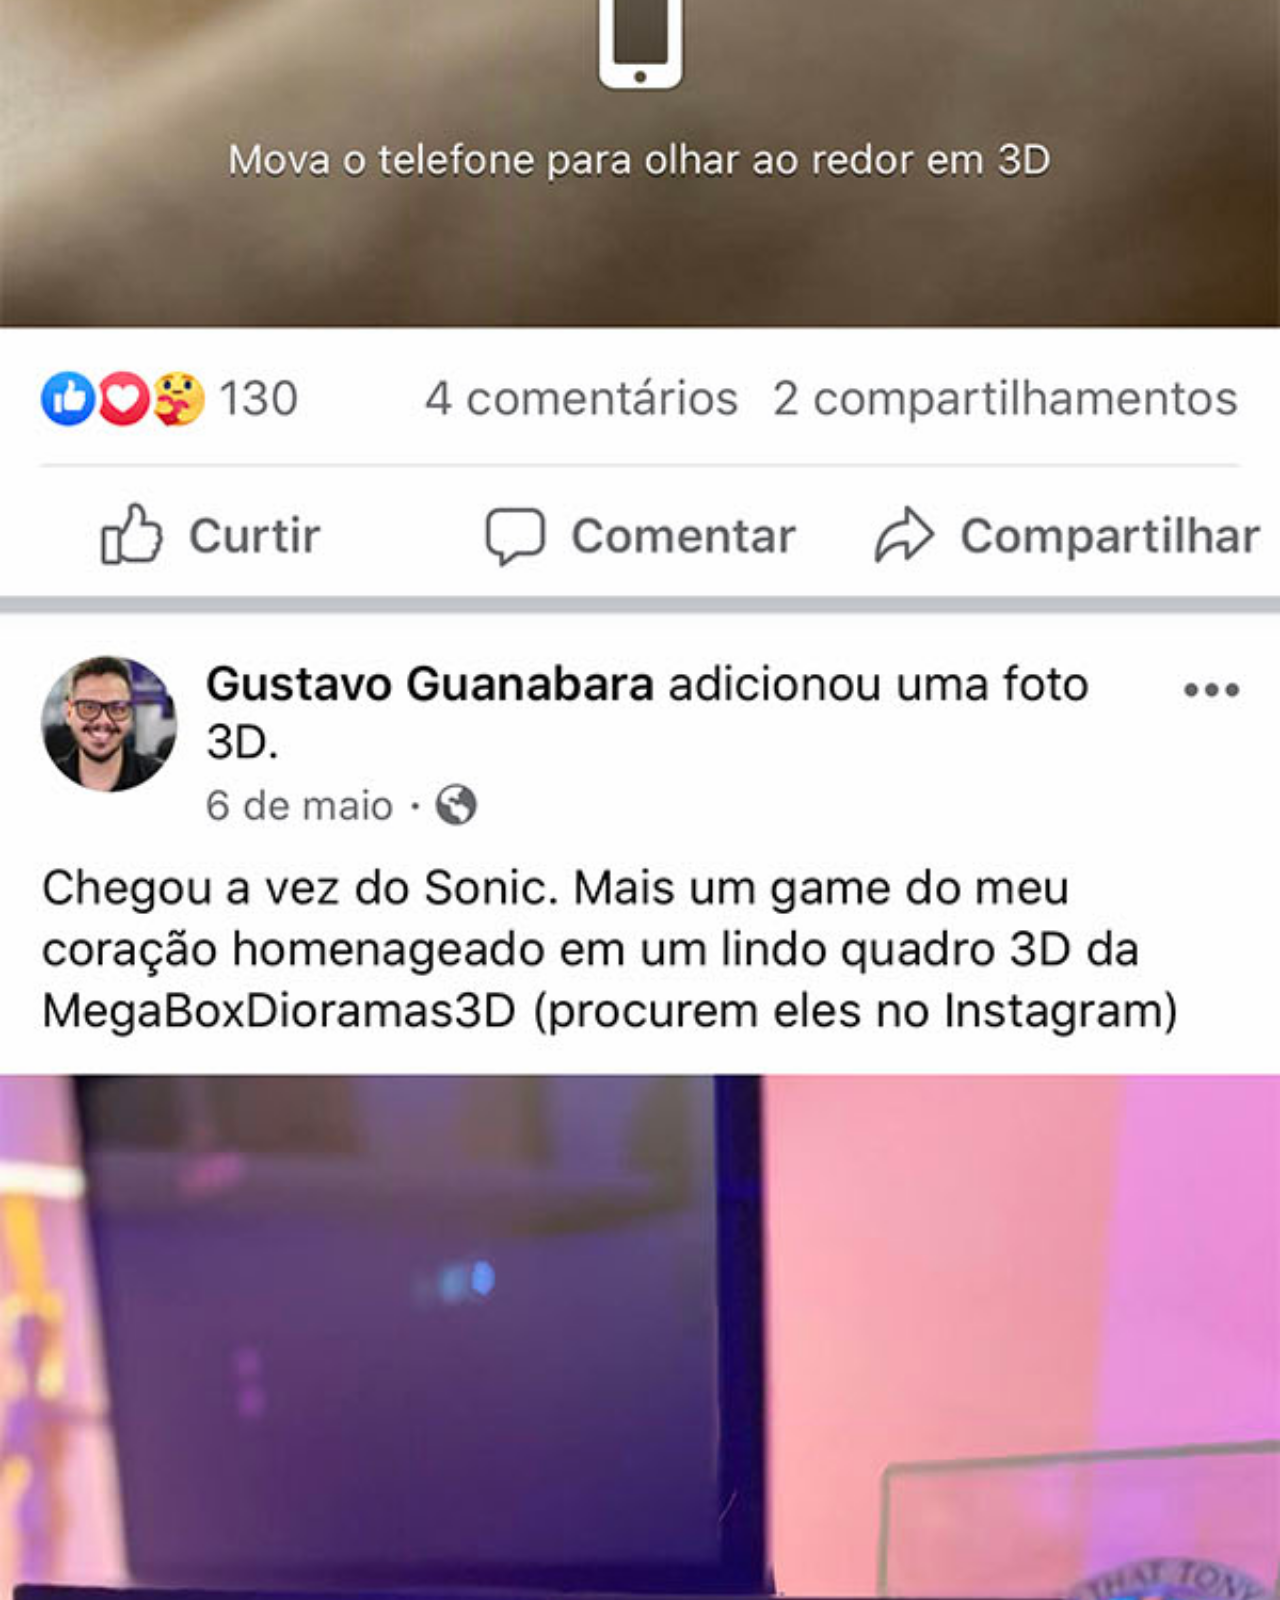
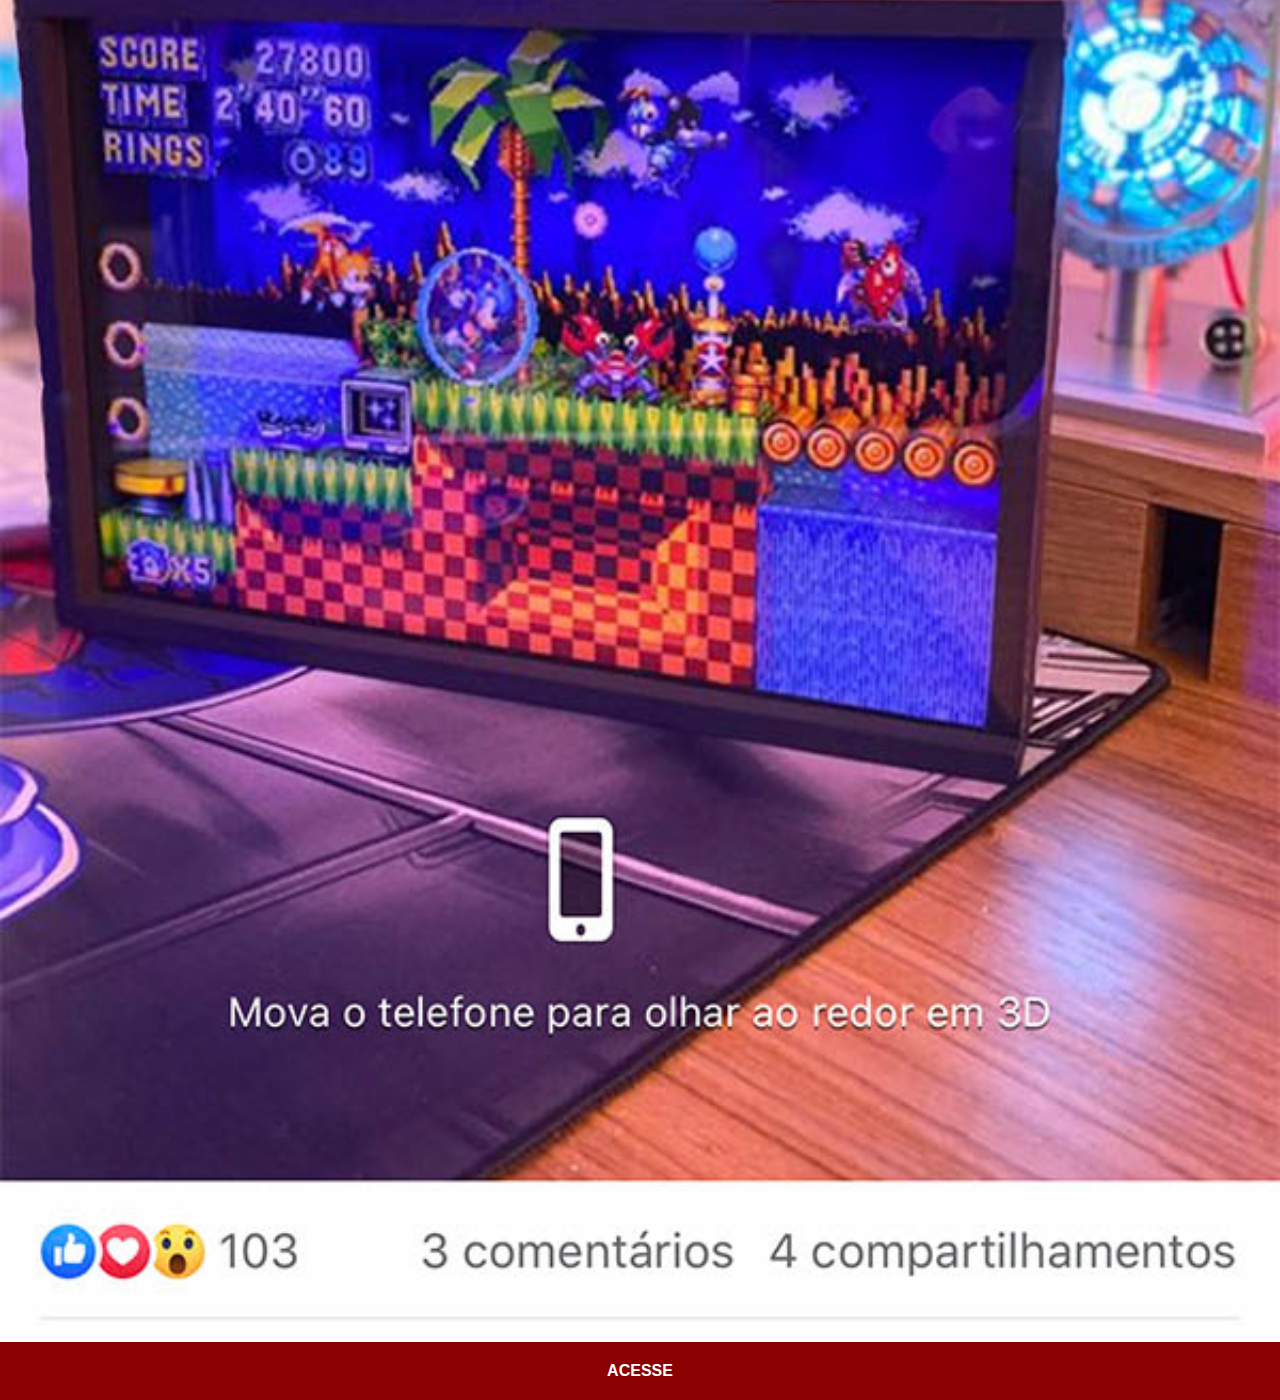
==== commit b6514549: "Alterei novamente o projeto" ====
--- a/facebook.html
+++ b/facebook.html
@@ -4,7 +4,7 @@
     <meta charset="UTF-8">
     <meta name="viewport" content="width=device-width, initial-scale=1.0">
     <title>Document</title>
-    <link rel="stylesheet" href="style/style.css">
+    <link rel="stylesheet" href="style/social.css">
 </head>
 <body>
     <img src="imagens/tela-facebook.jpg" alt="Youtube">
--- a/style/social.css
+++ b/style/social.css
@@ -0,0 +1,30 @@
+@charset "UTF-8";
+
+* {
+    margin: 0px;
+    padding: 0px;
+    font-family: Arial, Helvetica, sans-serif;
+}
+
+::-webkit-scrollbar {
+    width: 0px;
+    height: 0px;
+}
+
+img {
+    width: 100vw;
+}
+
+a {
+    display: block;
+    background-color: darkred;
+    color: white;
+    padding: 20px;
+    text-align: center;
+    font-weight: bolder;
+    text-decoration: none;
+}
+
+a:hover {
+    background-color: red;
+}